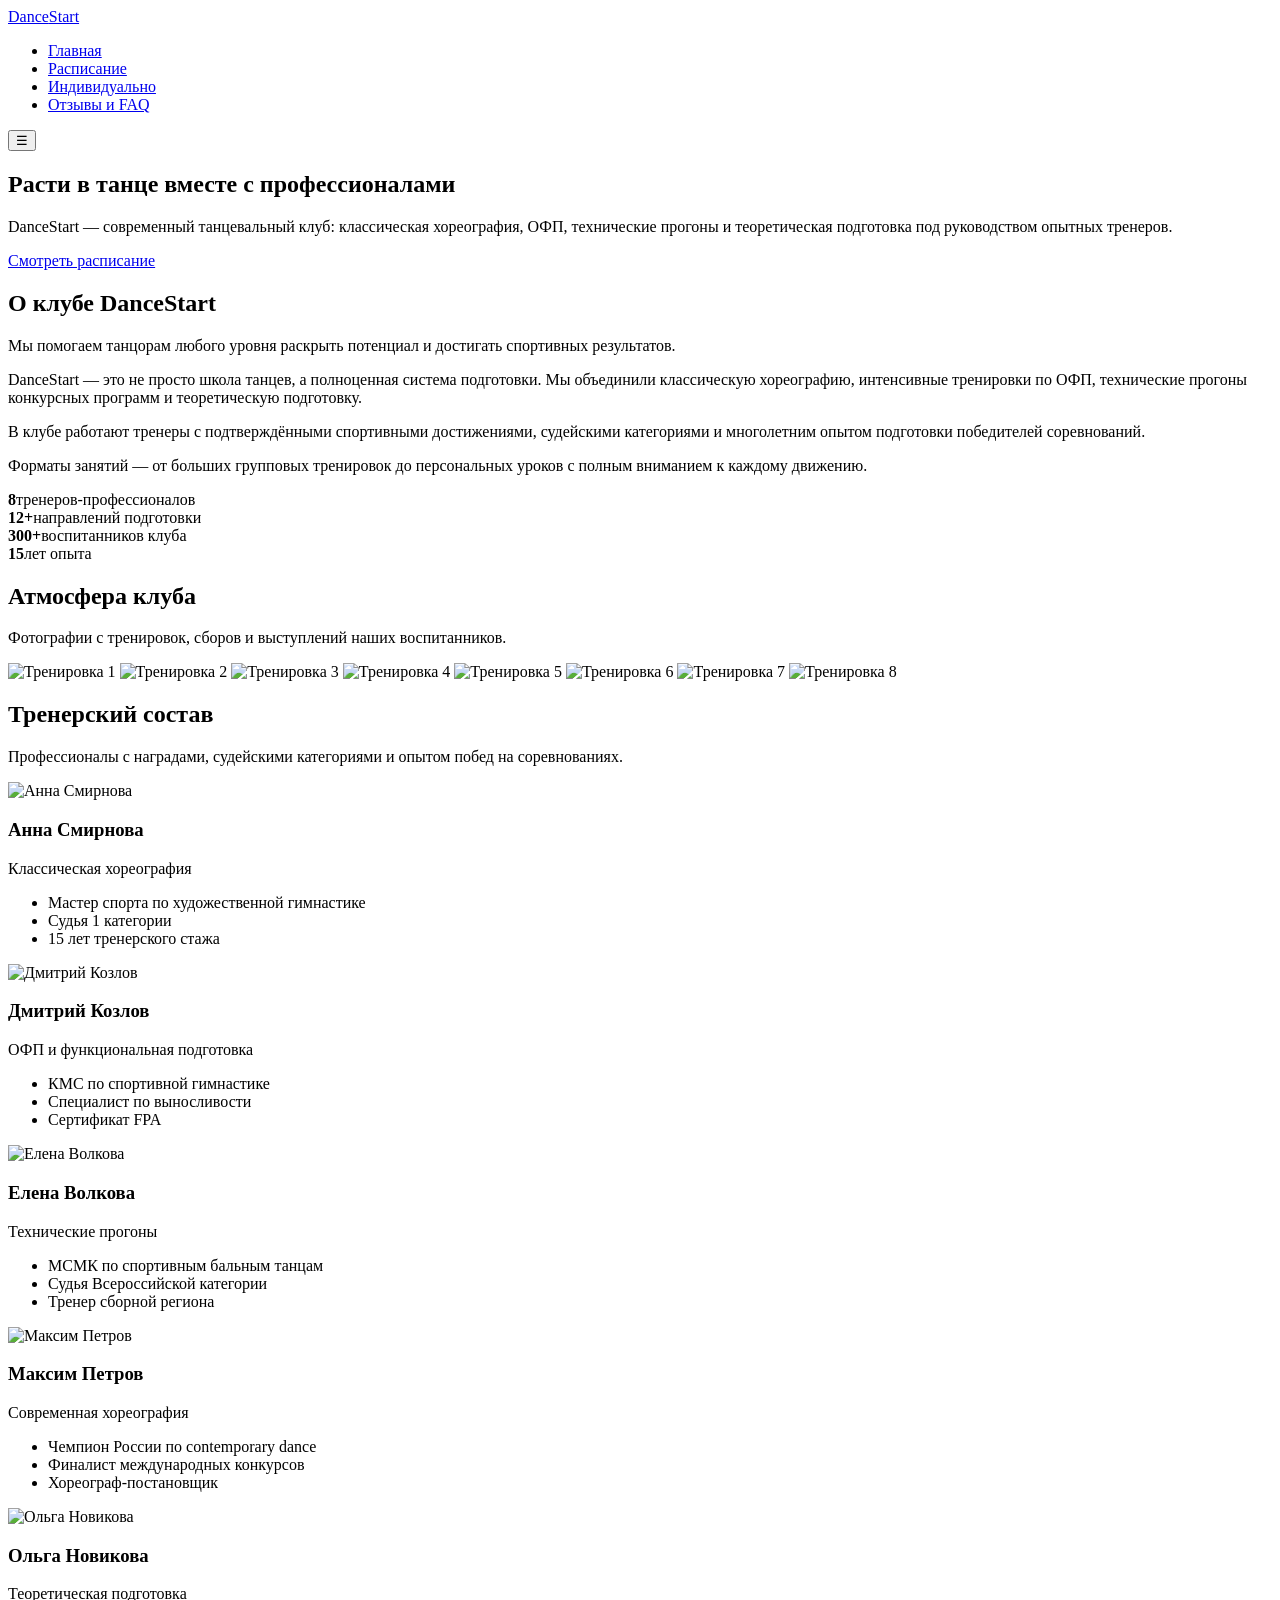
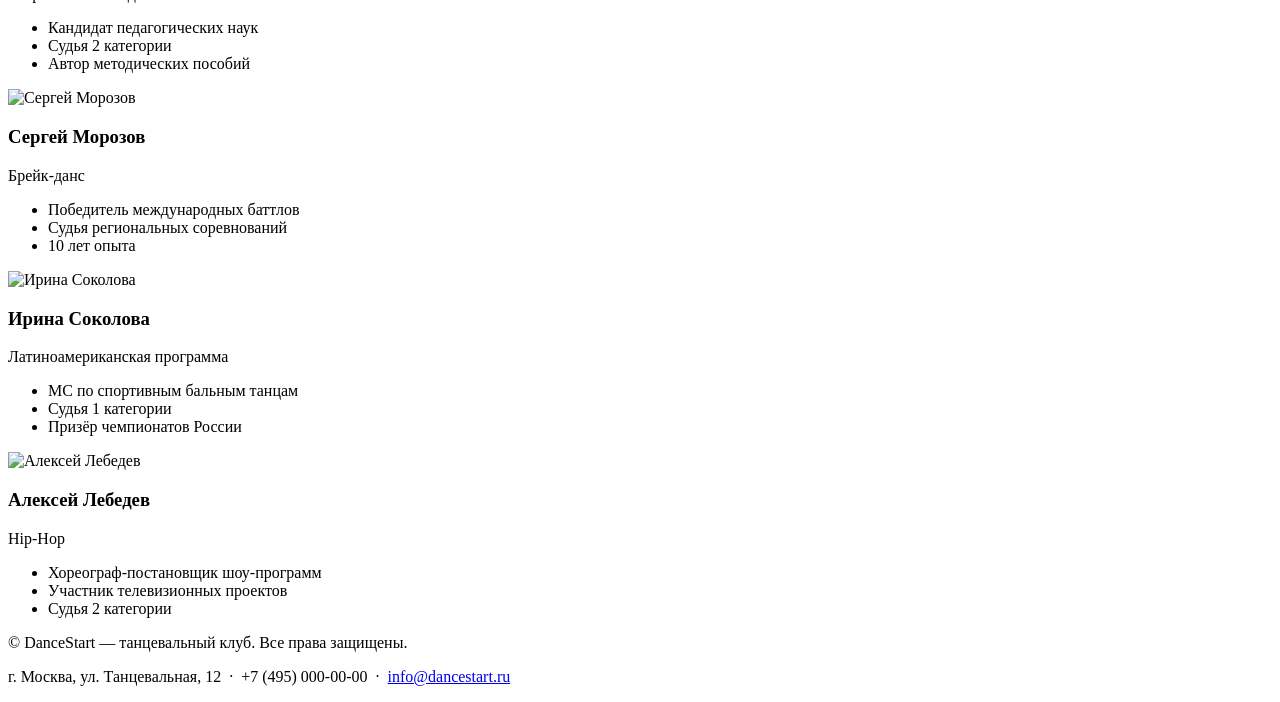
==== html/index.html @ a1ede9df "feat: main page with information about club and coaches" ====
<!DOCTYPE html>
<html lang="ru">
<head>
  <meta charset="UTF-8">
  <meta name="viewport" content="width=device-width, initial-scale=1.0">
  <title>DanceStart</title>
  <link rel="stylesheet" href="css/style.css">
</head>
<body>

  <header class="site-header">
    <div class="container nav">
      <a href="index.html" class="logo">Dance<span>Start</span></a>
      <ul class="nav-links">
        <li><a href="index.html" class="active">Главная</a></li>
        <li><a href="schedule.html">Расписание</a></li>
        <li><a href="booking.html">Индивидуально</a></li>
        <li><a href="reviews.html">Отзывы и FAQ</a></li>
      </ul>
      <button class="burger" aria-label="Меню">&#9776;</button>
    </div>
  </header>

  <section class="hero">
    <h1>Расти в танце вместе с профессионалами</h1>
    <p>DanceStart — современный танцевальный клуб: классическая хореография, ОФП, технические прогоны и теоретическая подготовка под руководством опытных тренеров.</p>
    <a href="schedule.html" class="btn btn-outline">Смотреть расписание</a>
  </section>

  <section class="section" id="about">
    <div class="container">
      <h2 class="section-title">О клубе DanceStart</h2>
      <p class="section-subtitle">Мы помогаем танцорам любого уровня раскрыть потенциал и достигать спортивных результатов.</p>

      <div class="about-grid">
        <div>
          <p>DanceStart — это не просто школа танцев, а полноценная система подготовки. Мы объединили классическую хореографию, интенсивные тренировки по ОФП, технические прогоны конкурсных программ и теоретическую подготовку.</p>
          <p>В клубе работают тренеры с подтверждёнными спортивными достижениями, судейскими категориями и многолетним опытом подготовки победителей соревнований.</p>
          <p>Форматы занятий — от больших групповых тренировок до персональных уроков с полным вниманием к каждому движению.</p>
        </div>
        <div class="stats">
          <div class="stat"><b>8</b><span>тренеров-профессионалов</span></div>
          <div class="stat"><b>12+</b><span>направлений подготовки</span></div>
          <div class="stat"><b>300+</b><span>воспитанников клуба</span></div>
          <div class="stat"><b>15</b><span>лет опыта</span></div>
        </div>
      </div>
    </div>
  </section>

  <section class="section" style="background:#fff;" id="gallery">
    <div class="container">
      <h2 class="section-title">Атмосфера клуба</h2>
      <p class="section-subtitle">Фотографии с тренировок, сборов и выступлений наших воспитанников.</p>
      <div class="gallery">
        <img src="https://picsum.photos/id/1011/600/400" alt="Тренировка 1">
        <img src="https://picsum.photos/id/1012/600/400" alt="Тренировка 2">
        <img src="https://picsum.photos/id/1013/600/400" alt="Тренировка 3">
        <img src="https://picsum.photos/id/1014/600/400" alt="Тренировка 4">
        <img src="https://picsum.photos/id/1015/600/400" alt="Тренировка 5">
        <img src="https://picsum.photos/id/1016/600/400" alt="Тренировка 6">
        <img src="https://picsum.photos/id/1017/600/400" alt="Тренировка 7">
        <img src="https://picsum.photos/id/1018/600/400" alt="Тренировка 8">
      </div>
    </div>
  </section>

  <section class="section" id="trainers">
    <div class="container">
      <h2 class="section-title">Тренерский состав</h2>
      <p class="section-subtitle">Профессионалы с наградами, судейскими категориями и опытом побед на соревнованиях.</p>

      <div class="trainers-grid">

        <article class="trainer-card">
          <img class="trainer-photo" src="https://i.pravatar.cc/400?img=47" alt="Анна Смирнова">
          <div class="trainer-info">
            <h3 class="trainer-name">Анна Смирнова</h3>
            <p class="trainer-direction">Классическая хореография</p>
            <ul class="trainer-achievements">
              <li>Мастер спорта по художественной гимнастике</li>
              <li>Судья 1 категории</li>
              <li>15 лет тренерского стажа</li>
            </ul>
          </div>
        </article>

        <article class="trainer-card">
          <img class="trainer-photo" src="https://i.pravatar.cc/400?img=12" alt="Дмитрий Козлов">
          <div class="trainer-info">
            <h3 class="trainer-name">Дмитрий Козлов</h3>
            <p class="trainer-direction">ОФП и функциональная подготовка</p>
            <ul class="trainer-achievements">
              <li>КМС по спортивной гимнастике</li>
              <li>Специалист по выносливости</li>
              <li>Сертификат FPA</li>
            </ul>
          </div>
        </article>

        <article class="trainer-card">
          <img class="trainer-photo" src="https://i.pravatar.cc/400?img=32" alt="Елена Волкова">
          <div class="trainer-info">
            <h3 class="trainer-name">Елена Волкова</h3>
            <p class="trainer-direction">Технические прогоны</p>
            <ul class="trainer-achievements">
              <li>МСМК по спортивным бальным танцам</li>
              <li>Судья Всероссийской категории</li>
              <li>Тренер сборной региона</li>
            </ul>
          </div>
        </article>

        <article class="trainer-card">
          <img class="trainer-photo" src="https://i.pravatar.cc/400?img=13" alt="Максим Петров">
          <div class="trainer-info">
            <h3 class="trainer-name">Максим Петров</h3>
            <p class="trainer-direction">Современная хореография</p>
            <ul class="trainer-achievements">
              <li>Чемпион России по contemporary dance</li>
              <li>Финалист международных конкурсов</li>
              <li>Хореограф-постановщик</li>
            </ul>
          </div>
        </article>

        <article class="trainer-card">
          <img class="trainer-photo" src="https://i.pravatar.cc/400?img=45" alt="Ольга Новикова">
          <div class="trainer-info">
            <h3 class="trainer-name">Ольга Новикова</h3>
            <p class="trainer-direction">Теоретическая подготовка</p>
            <ul class="trainer-achievements">
              <li>Кандидат педагогических наук</li>
              <li>Судья 2 категории</li>
              <li>Автор методических пособий</li>
            </ul>
          </div>
        </article>

        <article class="trainer-card">
          <img class="trainer-photo" src="https://i.pravatar.cc/400?img=59" alt="Сергей Морозов">
          <div class="trainer-info">
            <h3 class="trainer-name">Сергей Морозов</h3>
            <p class="trainer-direction">Брейк-данс</p>
            <ul class="trainer-achievements">
              <li>Победитель международных баттлов</li>
              <li>Судья региональных соревнований</li>
              <li>10 лет опыта</li>
            </ul>
          </div>
        </article>

        <article class="trainer-card">
          <img class="trainer-photo" src="https://i.pravatar.cc/400?img=48" alt="Ирина Соколова">
          <div class="trainer-info">
            <h3 class="trainer-name">Ирина Соколова</h3>
            <p class="trainer-direction">Латиноамериканская программа</p>
            <ul class="trainer-achievements">
              <li>МС по спортивным бальным танцам</li>
              <li>Судья 1 категории</li>
              <li>Призёр чемпионатов России</li>
            </ul>
          </div>
        </article>

        <article class="trainer-card">
          <img class="trainer-photo" src="https://i.pravatar.cc/400?img=15" alt="Алексей Лебедев">
          <div class="trainer-info">
            <h3 class="trainer-name">Алексей Лебедев</h3>
            <p class="trainer-direction">Hip-Hop</p>
            <ul class="trainer-achievements">
              <li>Хореограф-постановщик шоу-программ</li>
              <li>Участник телевизионных проектов</li>
              <li>Судья 2 категории</li>
            </ul>
          </div>
        </article>

      </div>
    </div>
  </section>

  <footer class="site-footer">
    <div class="container">
      <p>&copy; <span id="year"></span> DanceStart — танцевальный клуб. Все права защищены.</p>
      <p>г. Москва, ул. Танцевальная, 12 &nbsp;·&nbsp; +7 (495) 000-00-00 &nbsp;·&nbsp; <a href="mailto:info@dancestart.ru">info@dancestart.ru</a></p>
    </div>
  </footer>

  <script src="js/main.js"></script>
</body>
</html>
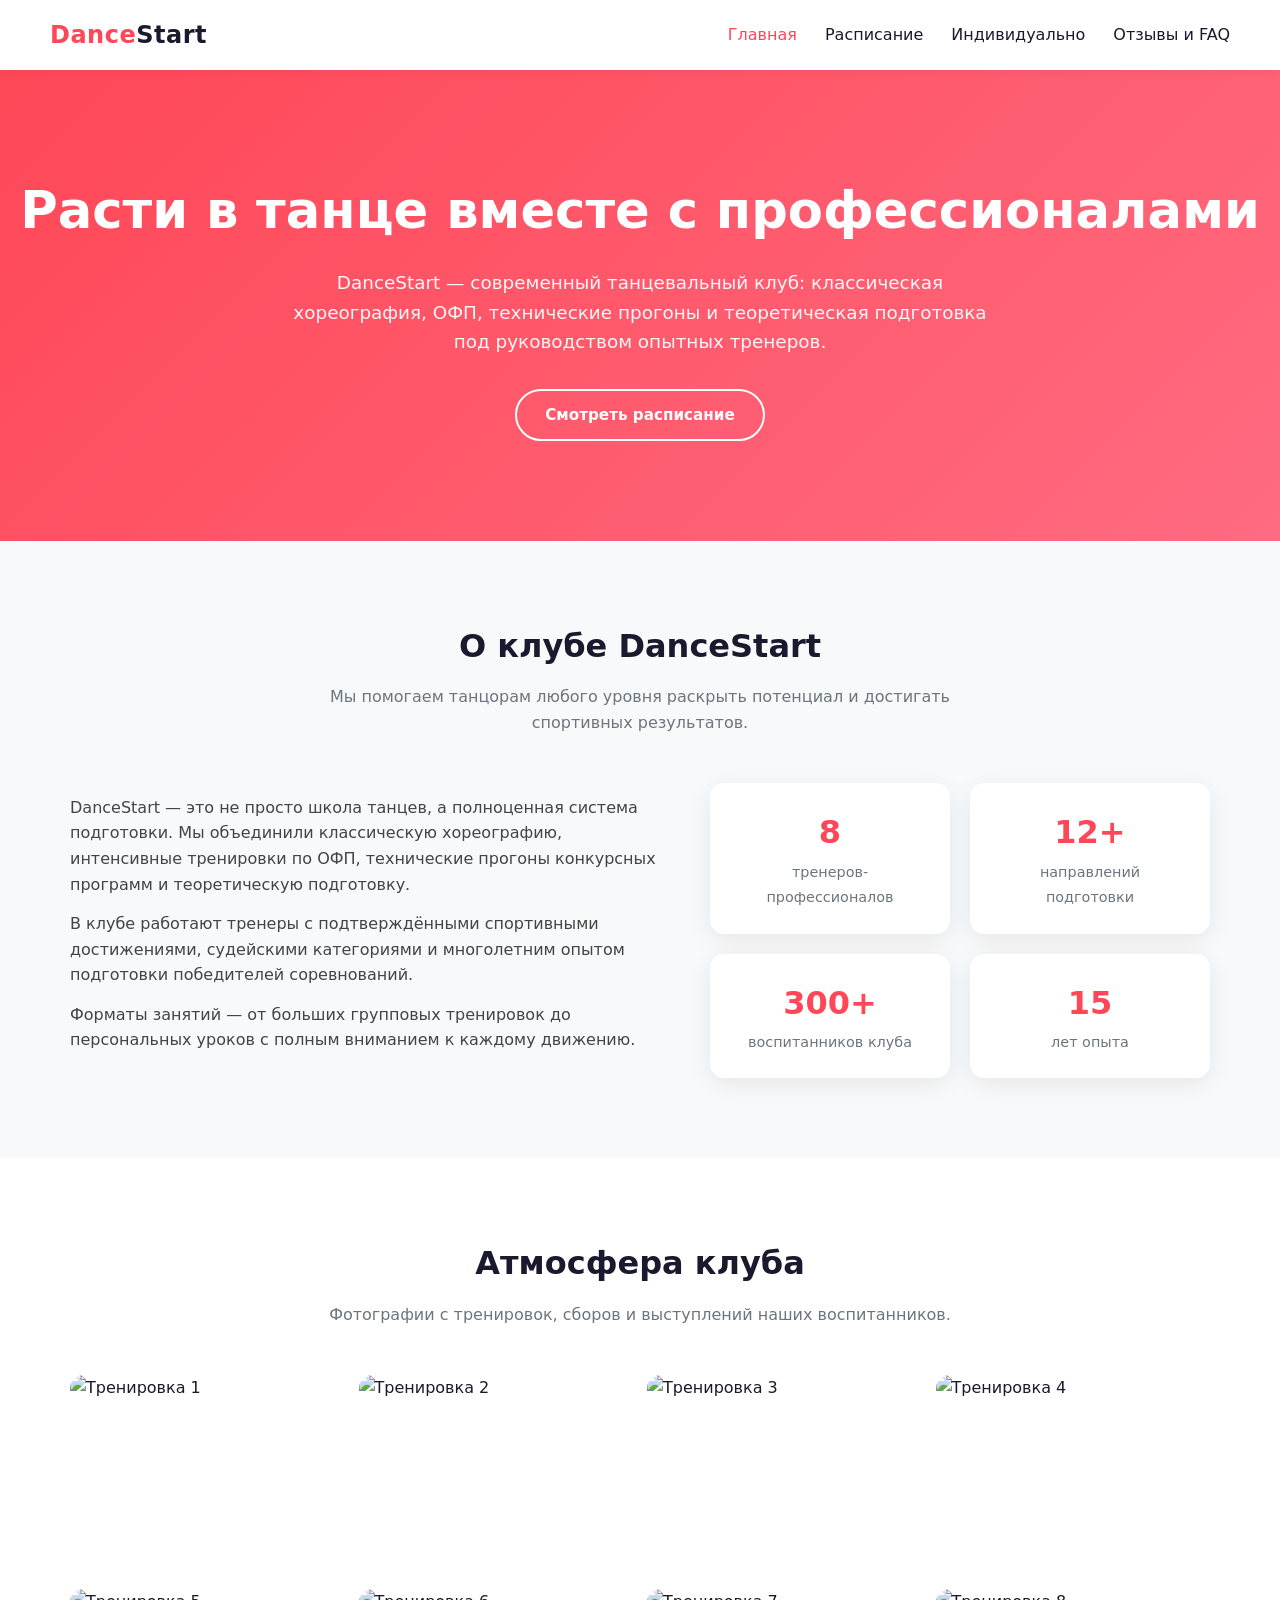
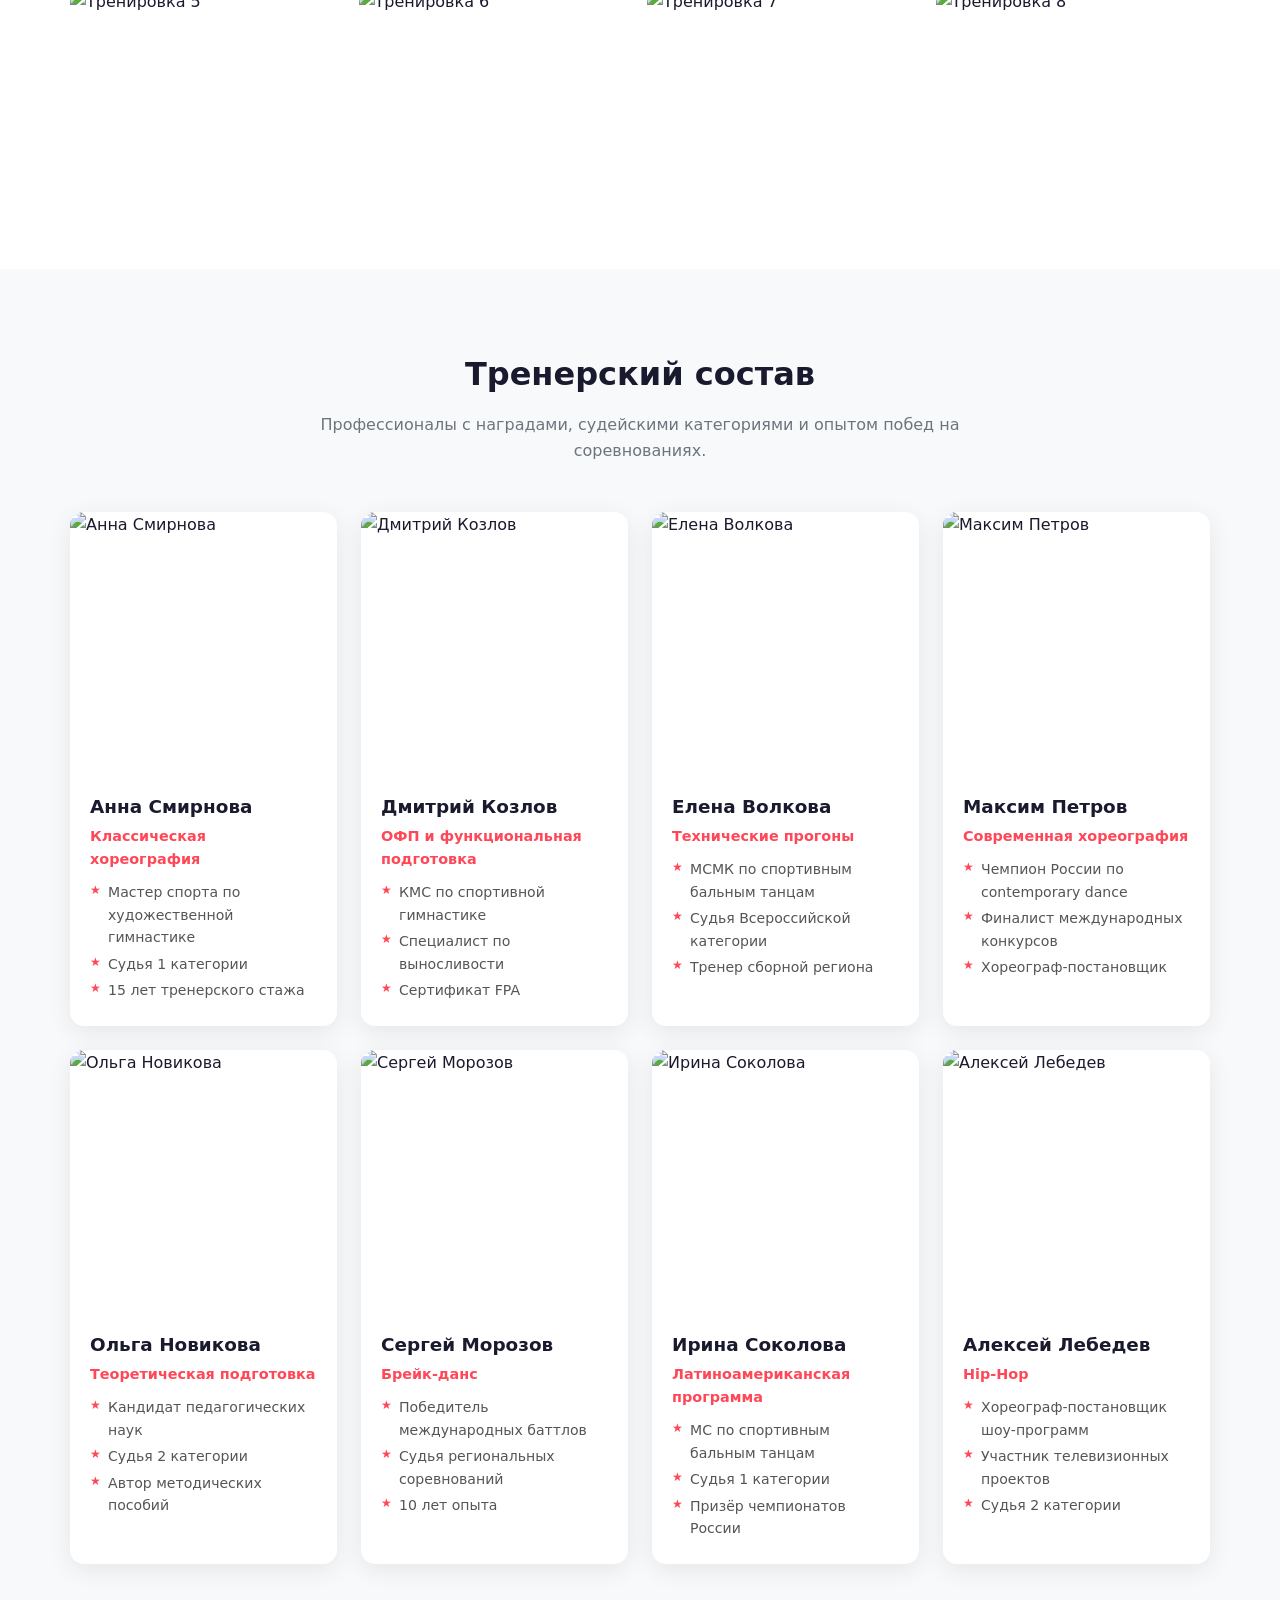
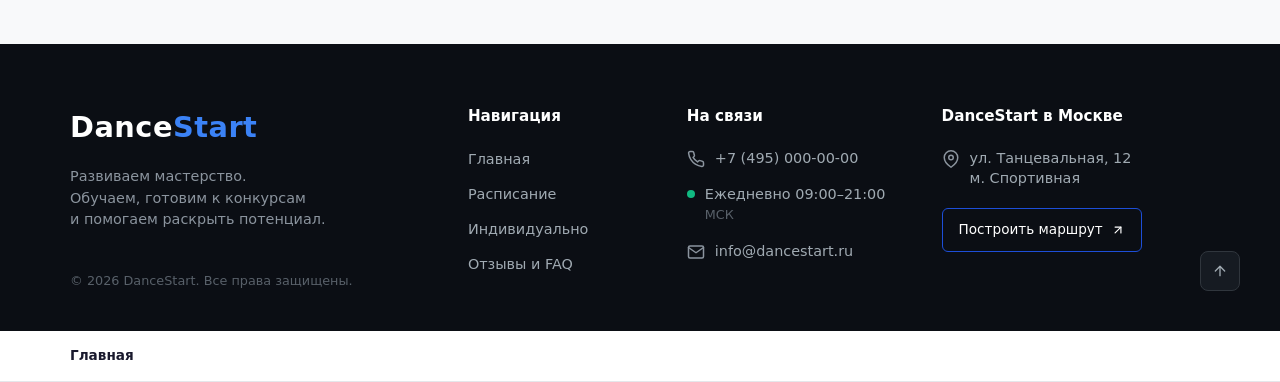
==== commit aad5b095: "Исправление структуры проекта: перенос файлов в корень" ====
--- a/html/index.html
+++ b/html/index.html
@@ -4,7 +4,8 @@
   <meta charset="UTF-8">
   <meta name="viewport" content="width=device-width, initial-scale=1.0">
   <title>DanceStart</title>
-  <link rel="stylesheet" href="css/style.css">
+  <link rel="stylesheet" href="../css/style.css">
+  <script src="../../js/main.js" defer></script>
 </head>
 <body>
 
@@ -182,10 +183,80 @@
 
   <footer class="site-footer">
     <div class="container">
-      <p>&copy; <span id="year"></span> DanceStart — танцевальный клуб. Все права защищены.</p>
-      <p>г. Москва, ул. Танцевальная, 12 &nbsp;·&nbsp; +7 (495) 000-00-00 &nbsp;·&nbsp; <a href="mailto:info@dancestart.ru">info@dancestart.ru</a></p>
-    </div>
+      <div class="footer-grid">
+        
+        <div class="footer-brand">
+          <a href="index.html" class="footer-logo">Dance<span>Start</span></a>
+          <p class="footer-desc">
+            Развиваем мастерство.<br>
+            Обучаем, готовим к конкурсам<br>
+            и помогаем раскрыть потенциал.
+          </p>
+          <p class="footer-copyright">
+            © <span id="year"></span> DanceStart. Все права защищены.
+          </p>
+        </div>
+
+        <div>
+          <h4 class="footer-title">Навигация</h4>
+          <ul class="footer-links">
+            <li><a href="index.html">Главная</a></li>
+            <li><a href="schedule.html">Расписание</a></li>
+            <li><a href="booking.html">Индивидуально</a></li>
+            <li><a href="reviews.html">Отзывы и FAQ</a></li>
+          </ul>
+        </div>
+
+        <div>
+          <h4 class="footer-title">На связи</h4>
+          <ul class="footer-contacts">
+            <li>
+              <svg class="footer-icon" viewBox="0 0 24 24"><path d="M22 16.92v3a2 2 0 0 1-2.18 2 19.79 19.79 0 0 1-8.63-3.07 19.5 19.5 0 0 1-6-6 19.79 19.79 0 0 1-3.07-8.67A2 2 0 0 1 4.11 2h3a2 2 0 0 1 2 1.72 12.84 12.84 0 0 0 .7 2.81 2 2 0 0 1-.45 2.11L8.09 9.91a16 16 0 0 0 6 6l1.27-1.27a2 2 0 0 1 2.11-.45 12.84 12.84 0 0 0 2.81.7A2 2 0 0 1 22 16.92z"></path></svg>
+              <a href="tel:+74950000000">+7 (495) 000-00-00</a>
+            </li>
+            <li>
+              <span class="status-dot"></span>
+              <div>
+                Ежедневно 09:00–21:00<br>
+                <span class="contact-subtext">МСК</span>
+              </div>
+            </li>
+            <li>
+              <svg class="footer-icon" viewBox="0 0 24 24"><path d="M4 4h16c1.1 0 2 .9 2 2v12c0 1.1-.9 2-2 2H4c-1.1 0-2-.9-2-2V6c0-1.1.9-2 2-2z"></path><polyline points="22,6 12,13 2,6"></polyline></svg>
+              <a href="mailto:info@dancestart.ru">info@dancestart.ru</a>
+            </li>
+          </ul>
+        </div>
+
+        <div>
+          <h4 class="footer-title">DanceStart в Москве</h4>
+          <div class="footer-address">
+            <svg class="footer-icon" viewBox="0 0 24 24"><path d="M21 10c0 7-9 13-9 13s-9-6-9-13a9 9 0 0 1 18 0z"></path><circle cx="12" cy="10" r="3"></circle></svg>
+            <span>ул. Танцевальная, 12<br>м. Спортивная</span>
+          </div>
+          <a href="https://yandex.ru/maps/?text=Москва,%20ул.%20Танцевальная,%2012" target="_blank" class="btn-route">
+            Построить маршрут
+            <svg viewBox="0 0 24 24"><line x1="7" y1="17" x2="17" y2="7"></line><polyline points="7 7 17 7 17 17"></polyline></svg>
+          </a>
+        </div>
+
+      </div>
+    </div>
+
+    <button class="scroll-top" id="scrollTop" aria-label="Наверх">
+      <svg viewBox="0 0 24 24" width="16" height="16" fill="none" stroke="currentColor" stroke-width="2" stroke-linecap="round" stroke-linejoin="round"><line x1="12" y1="19" x2="12" y2="5"></line><polyline points="5 12 12 5 19 12"></polyline></svg>
+    </button>
   </footer>
+    
+  <div class="breadcrumbs-wrap">
+    <div class="container">
+      <nav class="breadcrumbs" aria-label="breadcrumb">
+        <ol>
+          <li><span aria-current="page">Главная</span></li>
+        </ol>
+      </nav>
+    </div>
+  </div>
 
   <script src="js/main.js"></script>
 </body>
--- a/css/style.css
+++ b/css/style.css
@@ -0,0 +1,657 @@
+:root {
+  --primary: #ff4757;
+  --primary-dark: #e63946;
+  --dark: #1a1a2e;
+  --muted: #6c757d;
+  --light: #f8f9fa;
+  --white: #ffffff;
+  --border: #e5e7eb;
+  --radius: 14px;
+  --shadow: 0 6px 24px rgba(0, 0, 0, 0.08);
+}
+
+* { margin: 0; padding: 0; box-sizing: border-box; }
+
+html { scroll-behavior: smooth; }
+
+body {
+  font-family: 'Segoe UI', system-ui, -apple-system, sans-serif;
+  color: var(--dark);
+  background: var(--light);
+  line-height: 1.6;
+}
+
+img { display: block; max-width: 100%; }
+
+.container {
+  width: 100%;
+  max-width: 1180px;
+  margin: 0 auto;
+  padding: 0 20px;
+}
+
+/* ============ HEADER ============ */
+.site-header {
+  background: var(--white);
+  box-shadow: 0 2px 10px rgba(0, 0, 0, 0.05);
+  position: sticky;
+  top: 0;
+  z-index: 90;
+}
+
+.nav {
+  display: flex;
+  align-items: center;
+  justify-content: space-between;
+  padding: 16px 0;
+}
+
+.logo {
+  font-size: 1.5rem;
+  font-weight: 800;
+  color: var(--primary);
+  text-decoration: none;
+  letter-spacing: 0.5px;
+}
+.logo span { color: var(--dark); }
+
+.nav-links {
+  display: flex;
+  gap: 28px;
+  list-style: none;
+}
+
+.nav-links a {
+  text-decoration: none;
+  color: var(--dark);
+  font-weight: 500;
+  transition: color 0.2s;
+}
+.nav-links a:hover,
+.nav-links a.active { color: var(--primary); }
+
+.burger {
+  display: none;
+  background: none;
+  border: none;
+  font-size: 1.8rem;
+  cursor: pointer;
+  color: var(--dark);
+}
+
+/* ============ HERO ============ */
+.hero {
+  background: linear-gradient(135deg, #ff4757 0%, #ff6b81 100%);
+  color: var(--white);
+  text-align: center;
+  padding: 100px 20px;
+}
+.hero h1 { font-size: clamp(2rem, 5vw, 3.2rem); margin-bottom: 16px; }
+.hero p  { font-size: 1.15rem; max-width: 720px; margin: 0 auto 32px; opacity: 0.95; }
+
+/* ============ КНОПКИ ============ */
+.btn {
+  display: inline-block;
+  padding: 12px 28px;
+  border-radius: 50px;
+  font-weight: 600;
+  font-size: 0.95rem;
+  cursor: pointer;
+  text-decoration: none;
+  border: none;
+  transition: transform 0.15s, background 0.2s, color 0.2s;
+}
+.btn:hover { transform: translateY(-2px); }
+
+.btn-primary { background: var(--dark); color: var(--white); }
+.btn-primary:hover { background: #0f0f1e; }
+
+.btn-outline {
+  background: transparent;
+  color: var(--white);
+  border: 2px solid var(--white);
+}
+.btn-outline:hover { background: var(--white); color: var(--primary); }
+
+.btn-coral { background: var(--primary); color: var(--white); }
+.btn-coral:hover { background: var(--primary-dark); }
+
+/* ============ СЕКЦИИ ============ */
+.section { padding: 80px 0; }
+.section-title {
+  font-size: 2rem;
+  text-align: center;
+  margin-bottom: 12px;
+}
+.section-subtitle {
+  text-align: center;
+  color: var(--muted);
+  max-width: 700px;
+  margin: 0 auto 48px;
+}
+
+/* ============ О КЛУБЕ ============ */
+.about-grid {
+  display: grid;
+  grid-template-columns: 1.2fr 1fr;
+  gap: 40px;
+  align-items: center;
+}
+.about-grid p { margin-bottom: 14px; color: #444; }
+
+.stats {
+  display: grid;
+  grid-template-columns: repeat(2, 1fr);
+  gap: 20px;
+}
+.stat {
+  background: var(--white);
+  border-radius: var(--radius);
+  padding: 24px;
+  text-align: center;
+  box-shadow: var(--shadow);
+}
+.stat b { display: block; font-size: 2rem; color: var(--primary); }
+.stat span { color: var(--muted); font-size: 0.9rem; }
+
+/* ============ ФОТОГАЛЕРЕЯ ============ */
+.gallery {
+  display: grid;
+  grid-template-columns: repeat(auto-fill, minmax(220px, 1fr));
+  gap: 14px;
+}
+.gallery img {
+  width: 100%;
+  height: 200px;
+  object-fit: cover;
+  border-radius: var(--radius);
+  transition: transform 0.3s;
+}
+.gallery img:hover { transform: scale(1.03); }
+
+/* ============ ТРЕНЕРЫ ============ */
+.trainers-grid {
+  display: grid;
+  grid-template-columns: repeat(auto-fill, minmax(260px, 1fr));
+  gap: 24px;
+}
+.trainer-card {
+  background: var(--white);
+  border-radius: var(--radius);
+  box-shadow: var(--shadow);
+  overflow: hidden;
+  display: flex;
+  flex-direction: column;
+}
+.trainer-photo {
+  width: 100%;
+  height: 260px;
+  object-fit: cover;
+}
+.trainer-info { padding: 20px; flex: 1; }
+.trainer-name { font-size: 1.15rem; margin-bottom: 4px; }
+.trainer-direction {
+  color: var(--primary);
+  font-weight: 600;
+  font-size: 0.9rem;
+  margin-bottom: 10px;
+}
+.trainer-achievements {
+  font-size: 0.88rem;
+  color: #555;
+  list-style: none;
+}
+.trainer-achievements li {
+  padding-left: 18px;
+  position: relative;
+  margin-bottom: 4px;
+}
+.trainer-achievements li::before {
+  content: "★";
+  position: absolute;
+  left: 0;
+  color: var(--primary);
+  font-size: 0.75rem;
+}
+
+/* ============ РАСПИСАНИЕ ============ */
+.filters {
+  display: grid;
+  grid-template-columns: repeat(auto-fill, minmax(200px, 1fr));
+  gap: 16px;
+  background: var(--white);
+  padding: 24px;
+  border-radius: var(--radius);
+  box-shadow: var(--shadow);
+  margin-bottom: 32px;
+}
+.filter { display: flex; flex-direction: column; gap: 6px; }
+.filter label { font-size: 0.85rem; font-weight: 600; color: var(--muted); }
+.filter select {
+  padding: 10px 12px;
+  border: 1px solid var(--border);
+  border-radius: 8px;
+  font-size: 0.95rem;
+  background: var(--light);
+  cursor: pointer;
+}
+.filter select:focus { outline: 2px solid var(--primary); }
+
+.table-wrap {
+  background: var(--white);
+  border-radius: var(--radius);
+  box-shadow: var(--shadow);
+  overflow-x: auto;
+}
+.schedule-table {
+  width: 100%;
+  border-collapse: collapse;
+  min-width: 680px;
+}
+.schedule-table th,
+.schedule-table td {
+  padding: 14px 18px;
+  text-align: left;
+  border-bottom: 1px solid var(--border);
+}
+.schedule-table th {
+  background: #fff5f6;
+  font-size: 0.85rem;
+  text-transform: uppercase;
+  letter-spacing: 0.5px;
+  color: var(--primary-dark);
+}
+.schedule-table tr:last-child td { border-bottom: none; }
+.schedule-table tbody tr:hover { background: #fffafb; }
+.empty { text-align: center; color: var(--muted); padding: 32px; }
+
+/* ============ BOOKING ============ */
+.booking-hint {
+  text-align: center;
+  color: var(--muted);
+  margin-bottom: 32px;
+}
+.trainer-card.bookable { cursor: pointer; transition: transform 0.2s; }
+.trainer-card.bookable:hover { transform: translateY(-4px); }
+.trainer-card.bookable .trainer-info { padding-bottom: 8px; }
+.trainer-card .book-btn {
+  margin: 0 20px 20px;
+  width: calc(100% - 40px);
+  text-align: center;
+}
+
+/* ============ МОДАЛКА ============ */
+.modal {
+  position: fixed;
+  inset: 0;
+  display: none;
+  align-items: center;
+  justify-content: center;
+  z-index: 200;
+  padding: 20px;
+}
+.modal.open { display: flex; }
+.modal-overlay {
+  position: absolute;
+  inset: 0;
+  background: rgba(0, 0, 0, 0.55);
+}
+.modal-content {
+  position: relative;
+  background: var(--white);
+  border-radius: var(--radius);
+  padding: 32px;
+  width: 100%;
+  max-width: 480px;
+  max-height: 90vh;
+  overflow-y: auto;
+  box-shadow: 0 20px 60px rgba(0, 0, 0, 0.3);
+  animation: modalIn 0.25s ease;
+}
+@keyframes modalIn {
+  from { transform: translateY(20px); opacity: 0; }
+  to   { transform: translateY(0);    opacity: 1; }
+}
+.modal-close {
+  position: absolute;
+  top: 14px;
+  right: 16px;
+  background: none;
+  border: none;
+  font-size: 1.8rem;
+  line-height: 1;
+  cursor: pointer;
+  color: var(--muted);
+}
+.modal-close:hover { color: var(--dark); }
+.modal-content h2 { margin-bottom: 6px; font-size: 1.3rem; }
+.modal-trainer {
+  color: var(--muted);
+  margin-bottom: 22px;
+  font-size: 0.95rem;
+}
+.modal-trainer strong { color: var(--primary); }
+
+#booking-form { display: flex; flex-direction: column; gap: 14px; }
+#booking-form label {
+  display: flex;
+  flex-direction: column;
+  gap: 6px;
+  font-size: 0.85rem;
+  font-weight: 600;
+  color: var(--muted);
+}
+#booking-form input,
+#booking-form select {
+  padding: 11px 12px;
+  border: 1px solid var(--border);
+  border-radius: 8px;
+  font-size: 0.95rem;
+  background: var(--light);
+  color: var(--dark);
+  font-family: inherit;
+}
+#booking-form input:focus,
+#booking-form select:focus { outline: 2px solid var(--primary); }
+
+.form-message {
+  text-align: center;
+  font-size: 0.9rem;
+  min-height: 1.2em;
+}
+.form-message.success { color: #2a9d8f; font-weight: 600; }
+.form-message.error   { color: var(--primary-dark); }
+
+/* ============ ОТЗЫВЫ И FAQ ============ */
+.reviews-grid {
+  display: grid;
+  grid-template-columns: repeat(auto-fill, minmax(300px, 1fr));
+  gap: 24px;
+  margin-bottom: 60px;
+}
+.review-card {
+  background: var(--white);
+  border-radius: var(--radius);
+  padding: 24px;
+  box-shadow: var(--shadow);
+}
+.review-header {
+  display: flex;
+  justify-content: space-between;
+  align-items: center;
+  margin-bottom: 12px;
+}
+.review-author { font-weight: 700; }
+.review-stars { color: #ffb400; letter-spacing: 2px; }
+.review-text { color: #444; font-size: 0.95rem; }
+
+.faq-title { text-align: center; margin-bottom: 32px; font-size: 1.6rem; }
+.faq-list { max-width: 800px; margin: 0 auto; }
+.faq-item {
+  background: var(--white);
+  border-radius: var(--radius);
+  margin-bottom: 12px;
+  box-shadow: var(--shadow);
+  overflow: hidden;
+}
+.faq-question {
+  width: 100%;
+  text-align: left;
+  padding: 18px 22px;
+  background: none;
+  border: none;
+  font-size: 1rem;
+  font-weight: 600;
+  cursor: pointer;
+  display: flex;
+  justify-content: space-between;
+  align-items: center;
+  color: var(--dark);
+}
+.faq-question::after {
+  content: "+";
+  font-size: 1.4rem;
+  color: var(--primary);
+  transition: transform 0.2s;
+}
+.faq-item.open .faq-question::after { transform: rotate(45deg); }
+.faq-answer {
+  max-height: 0;
+  overflow: hidden;
+  transition: max-height 0.3s ease, padding 0.3s ease;
+  padding: 0 22px;
+  color: #555;
+  font-size: 0.95rem;
+}
+.faq-item.open .faq-answer {
+  max-height: 300px;
+  padding: 0 22px 20px;
+}
+
+/* ============ ФУТЕР ============ */
+/* ============ ФУТЕР (новый дизайн) ============ */
+.site-footer {
+  background-color: #0b0e14; /* Темный фон, как на скрине */
+  color: #a0aab2;
+  padding: 60px 0 40px;
+  font-size: 0.9rem;
+  position: relative;
+}
+
+.footer-grid {
+  display: grid;
+  grid-template-columns: 2fr 1fr 1.2fr 1.5fr;
+  gap: 40px;
+}
+
+/* Первая колонка (Бренд) */
+.footer-brand {
+  display: flex;
+  flex-direction: column;
+}
+.footer-logo {
+  font-size: 1.8rem;
+  font-weight: 800;
+  color: #ffffff;
+  text-decoration: none;
+  margin-bottom: 16px;
+  letter-spacing: 0.5px;
+}
+.footer-logo span {
+  color: #3b82f6; /* Синяя точка */
+}
+.footer-desc {
+  color: #8b949e;
+  line-height: 1.5;
+  margin-bottom: 40px;
+  max-width: 280px;
+}
+.footer-copyright {
+  color: #586069;
+  font-size: 0.8rem;
+  margin-top: auto;
+}
+
+/* Заголовки колонок */
+.footer-title {
+  color: #ffffff;
+  font-size: 0.95rem;
+  font-weight: 600;
+  margin-bottom: 20px;
+}
+
+/* Списки ссылок и контактов */
+.footer-links, .footer-contacts {
+  list-style: none;
+  padding: 0;
+  margin: 0;
+}
+.footer-links li {
+  margin-bottom: 12px;
+}
+.footer-links a {
+  color: #a0aab2;
+  text-decoration: none;
+  transition: color 0.2s;
+}
+.footer-links a:hover {
+  color: #ffffff;
+}
+
+.footer-contacts li {
+  margin-bottom: 16px;
+  display: flex;
+  gap: 10px;
+  align-items: flex-start;
+  line-height: 1.4;
+}
+.footer-contacts a {
+  color: #a0aab2;
+  text-decoration: none;
+  transition: color 0.2s;
+}
+.footer-contacts a:hover {
+  color: #ffffff;
+}
+
+/* Иконки */
+.footer-icon {
+  width: 18px;
+  height: 18px;
+  fill: none;
+  stroke: #8b949e;
+  stroke-width: 2;
+  stroke-linecap: round;
+  stroke-linejoin: round;
+  flex-shrink: 0;
+  margin-top: 2px;
+}
+
+/* Зеленая точка для графика работы */
+.status-dot {
+  width: 8px;
+  height: 8px;
+  background-color: #10b981;
+  border-radius: 50%;
+  display: inline-block;
+  margin-top: 6px;
+}
+
+.contact-subtext {
+  color: #586069;
+  font-size: 0.8rem;
+}
+
+/* Адрес и кнопка */
+.footer-address {
+  display: flex;
+  gap: 10px;
+  margin-bottom: 20px;
+  line-height: 1.4;
+}
+
+.btn-route {
+  display: inline-flex;
+  align-items: center;
+  gap: 8px;
+  padding: 10px 16px;
+  border: 1px solid #1d4ed8;
+  background: transparent;
+  color: #ffffff;
+  border-radius: 6px;
+  text-decoration: none;
+  font-size: 0.85rem;
+  transition: background 0.2s;
+}
+.btn-route:hover {
+  background: rgba(29, 78, 216, 0.15);
+}
+.btn-route svg {
+  width: 14px;
+  height: 14px;
+  fill: none;
+  stroke: currentColor;
+  stroke-width: 2;
+  stroke-linecap: round;
+  stroke-linejoin: round;
+}
+
+/* Кнопка вверх (как на скрине) */
+.scroll-top {
+  position: absolute;
+  right: 40px;
+  bottom: 40px;
+  width: 40px;
+  height: 40px;
+  border-radius: 8px;
+  background: #161b22;
+  border: 1px solid #30363d;
+  color: #a0aab2;
+  display: flex;
+  align-items: center;
+  justify-content: center;
+  cursor: pointer;
+  transition: all 0.2s;
+}
+.scroll-top:hover {
+  background: #21262d;
+  color: #ffffff;
+}
+
+@media (max-width: 960px) {
+  .footer-grid {
+    grid-template-columns: 1fr 1fr;
+  }
+  .footer-desc { margin-bottom: 20px; }
+}
+@media (max-width: 560px) {
+  .footer-grid {
+    grid-template-columns: 1fr;
+    gap: 30px;
+  }
+  .scroll-top {
+    position: static;
+    margin: 40px auto 0;
+  }
+}
+
+/* ============ ХЛЕБНЫЕ КРОШКИ (BREADCRUMBS) ============ */
+.breadcrumbs-wrap {
+  background: var(--white);
+  border-bottom: 1px solid var(--border);
+}
+.breadcrumbs {
+  padding: 14px 0;
+  font-size: 0.85rem;
+}
+.breadcrumbs ol {
+  list-style: none;
+  display: flex;
+  flex-wrap: wrap;
+  align-items: center;
+  gap: 8px;
+  margin: 0;
+  padding: 0;
+}
+.breadcrumbs li {
+  display: flex;
+  align-items: center;
+  gap: 8px;
+  color: var(--muted);
+}
+.breadcrumbs li:not(:last-child)::after {
+  content: "/";
+  color: #ccc;
+}
+.breadcrumbs a {
+  color: var(--muted);
+  text-decoration: none;
+  transition: color 0.2s;
+}
+.breadcrumbs a:hover {
+  color: var(--primary);
+}
+.breadcrumbs span[aria-current="page"] {
+  color: var(--dark);
+  font-weight: 600;
+}
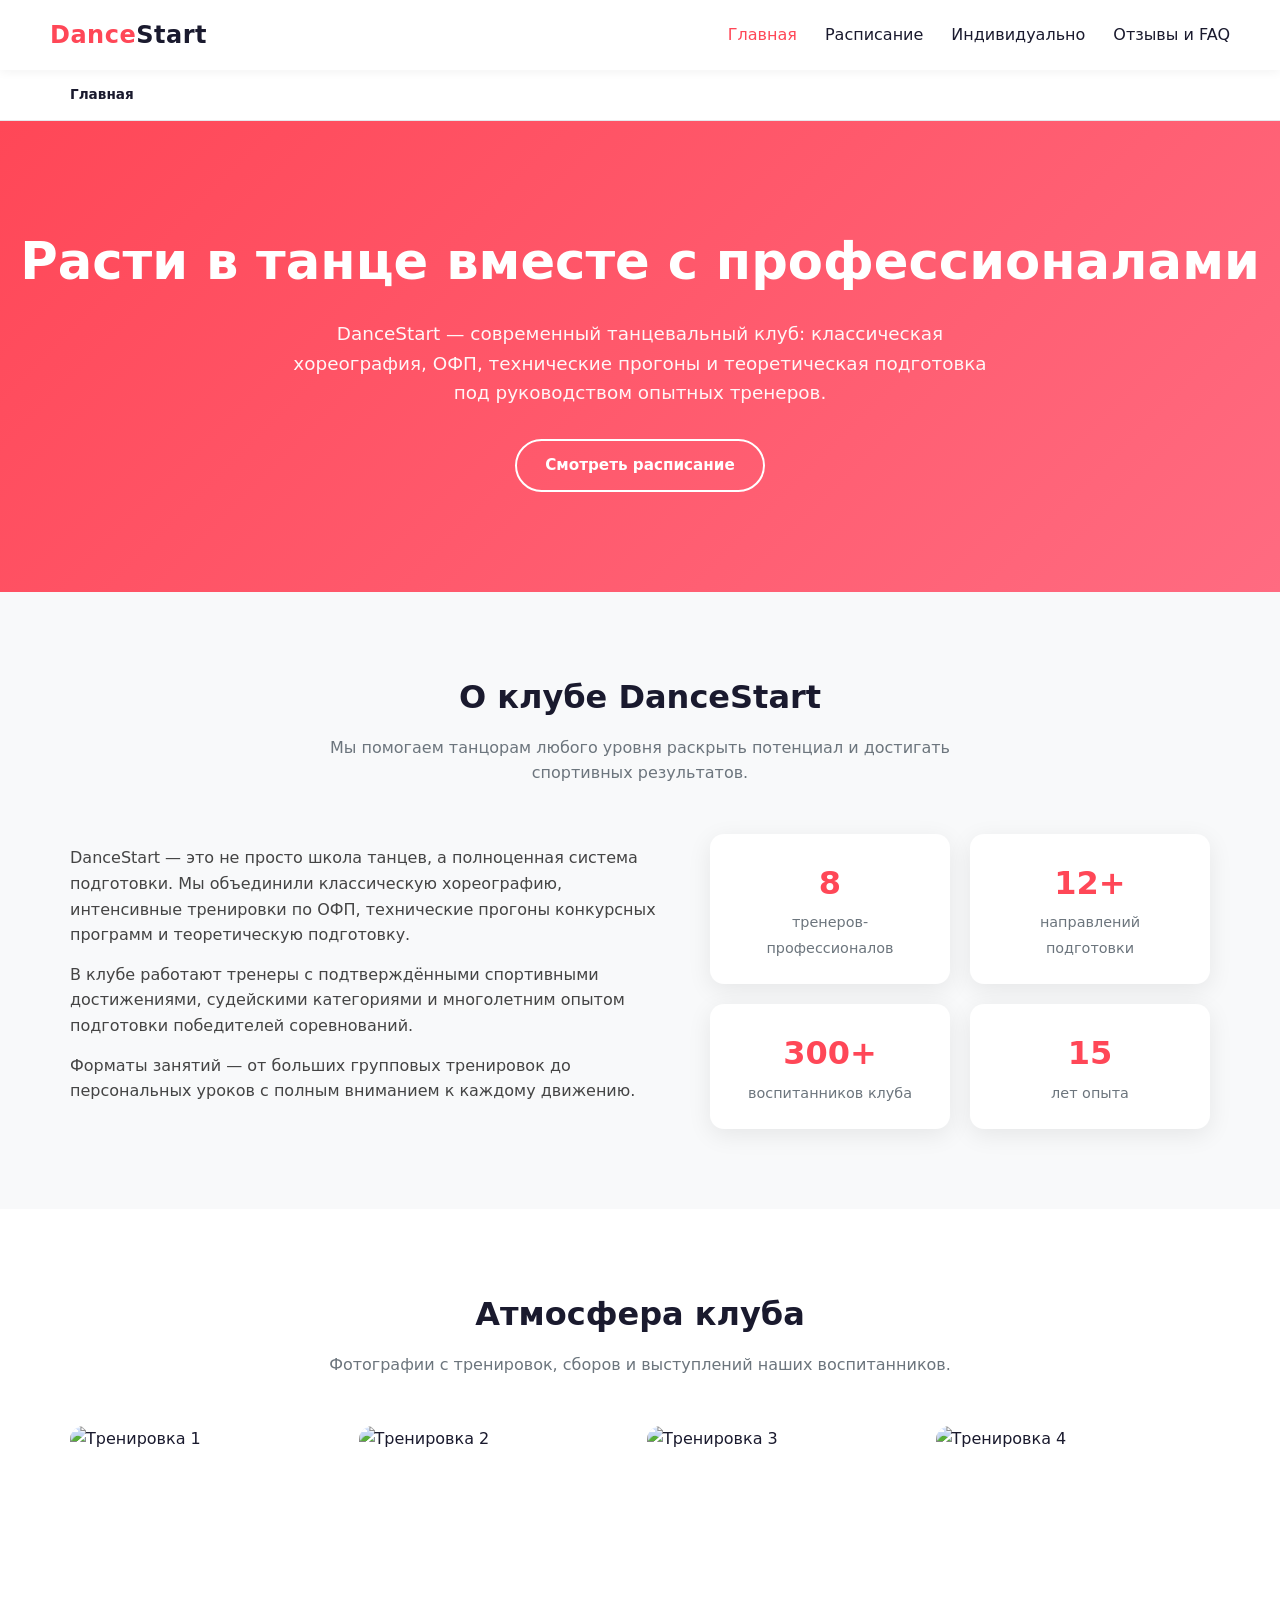
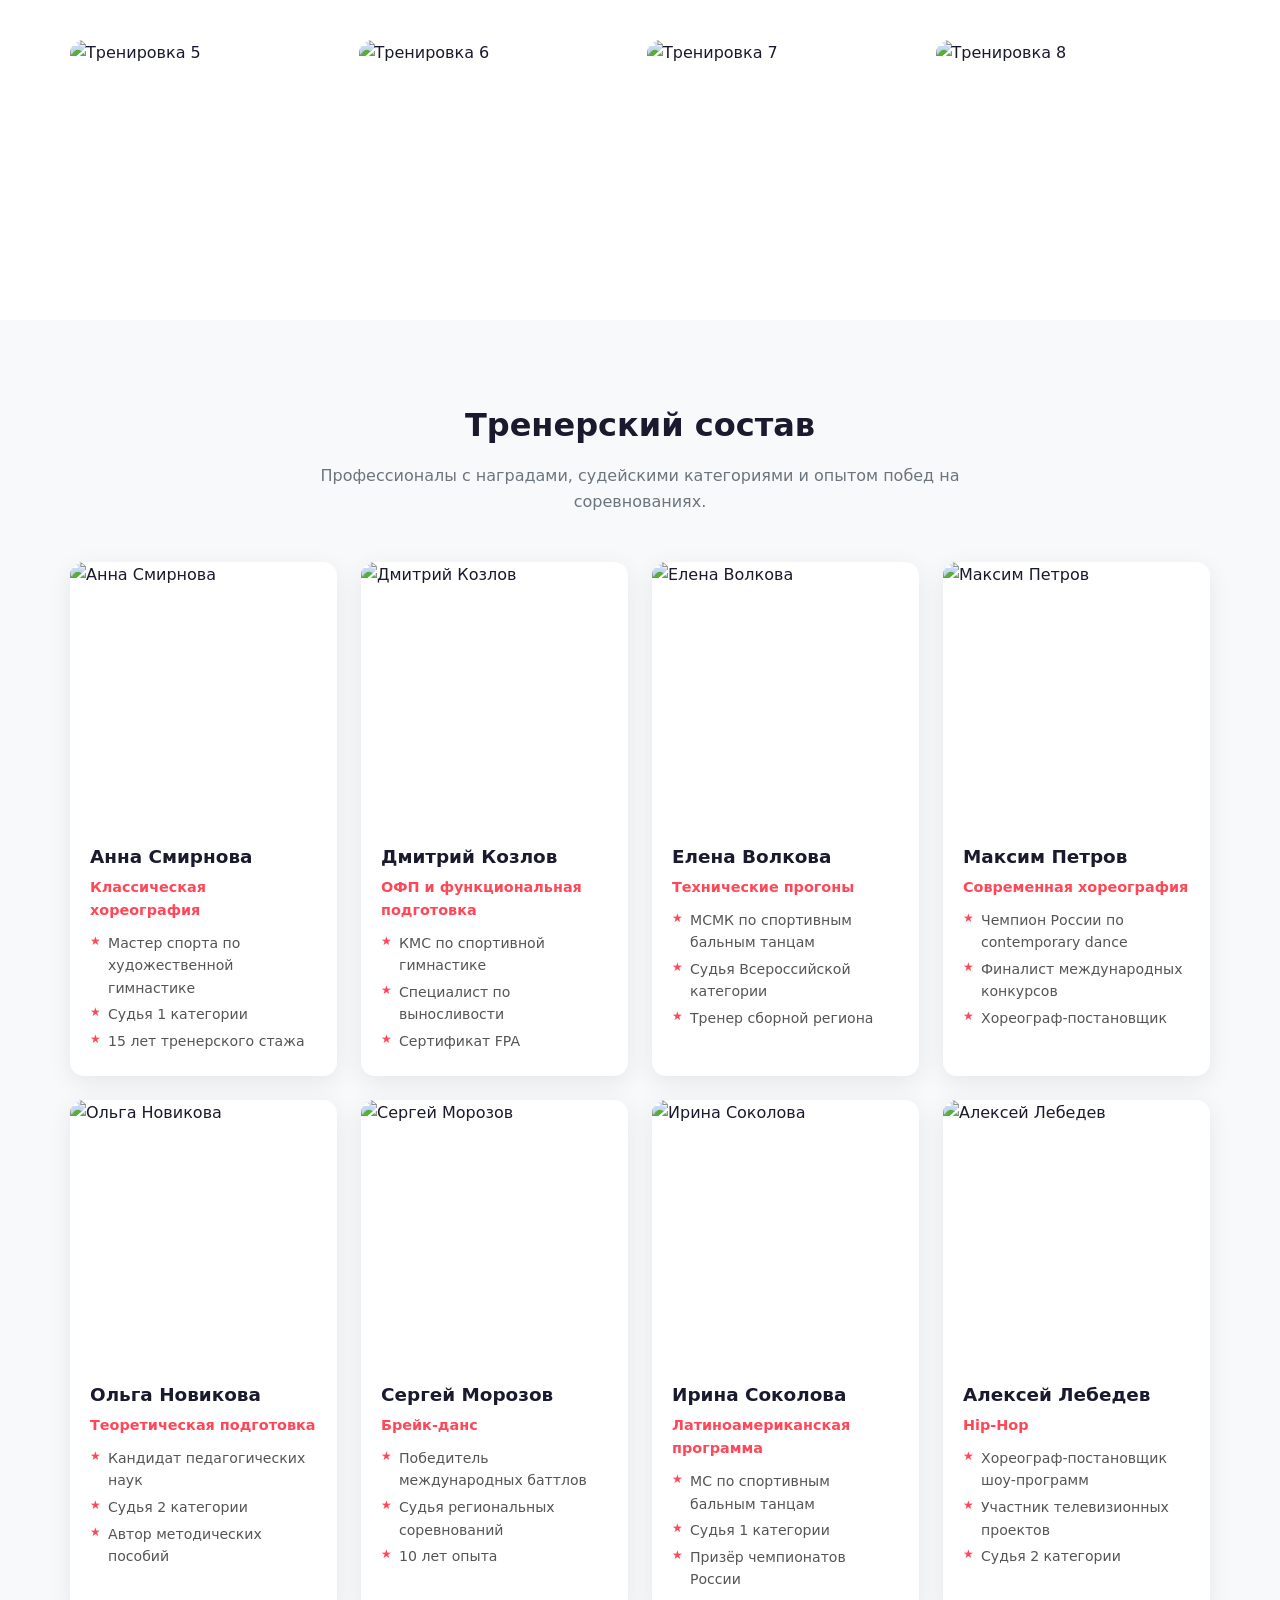
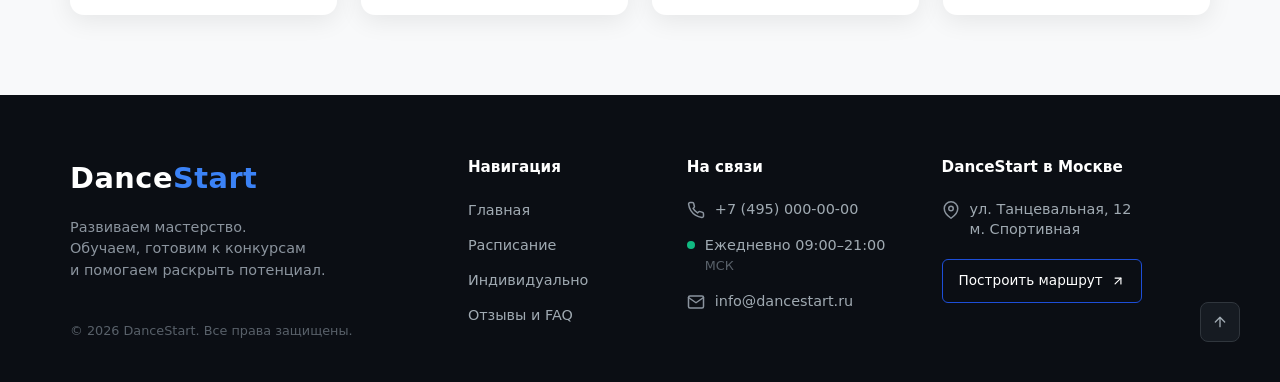
==== commit a8139cef: "Перенос хлебных крошек" ====
--- a/html/index.html
+++ b/html/index.html
@@ -22,6 +22,16 @@
     </div>
   </header>
 
+  <div class="breadcrumbs-wrap">
+    <div class="container">
+      <nav class="breadcrumbs" aria-label="breadcrumb">
+        <ol>
+          <li><span aria-current="page">Главная</span></li>
+        </ol>
+      </nav>
+    </div>
+  </div>
+  
   <section class="hero">
     <h1>Расти в танце вместе с профессионалами</h1>
     <p>DanceStart — современный танцевальный клуб: классическая хореография, ОФП, технические прогоны и теоретическая подготовка под руководством опытных тренеров.</p>
@@ -248,16 +258,6 @@
     </button>
   </footer>
     
-  <div class="breadcrumbs-wrap">
-    <div class="container">
-      <nav class="breadcrumbs" aria-label="breadcrumb">
-        <ol>
-          <li><span aria-current="page">Главная</span></li>
-        </ol>
-      </nav>
-    </div>
-  </div>
-
   <script src="js/main.js"></script>
 </body>
 </html>
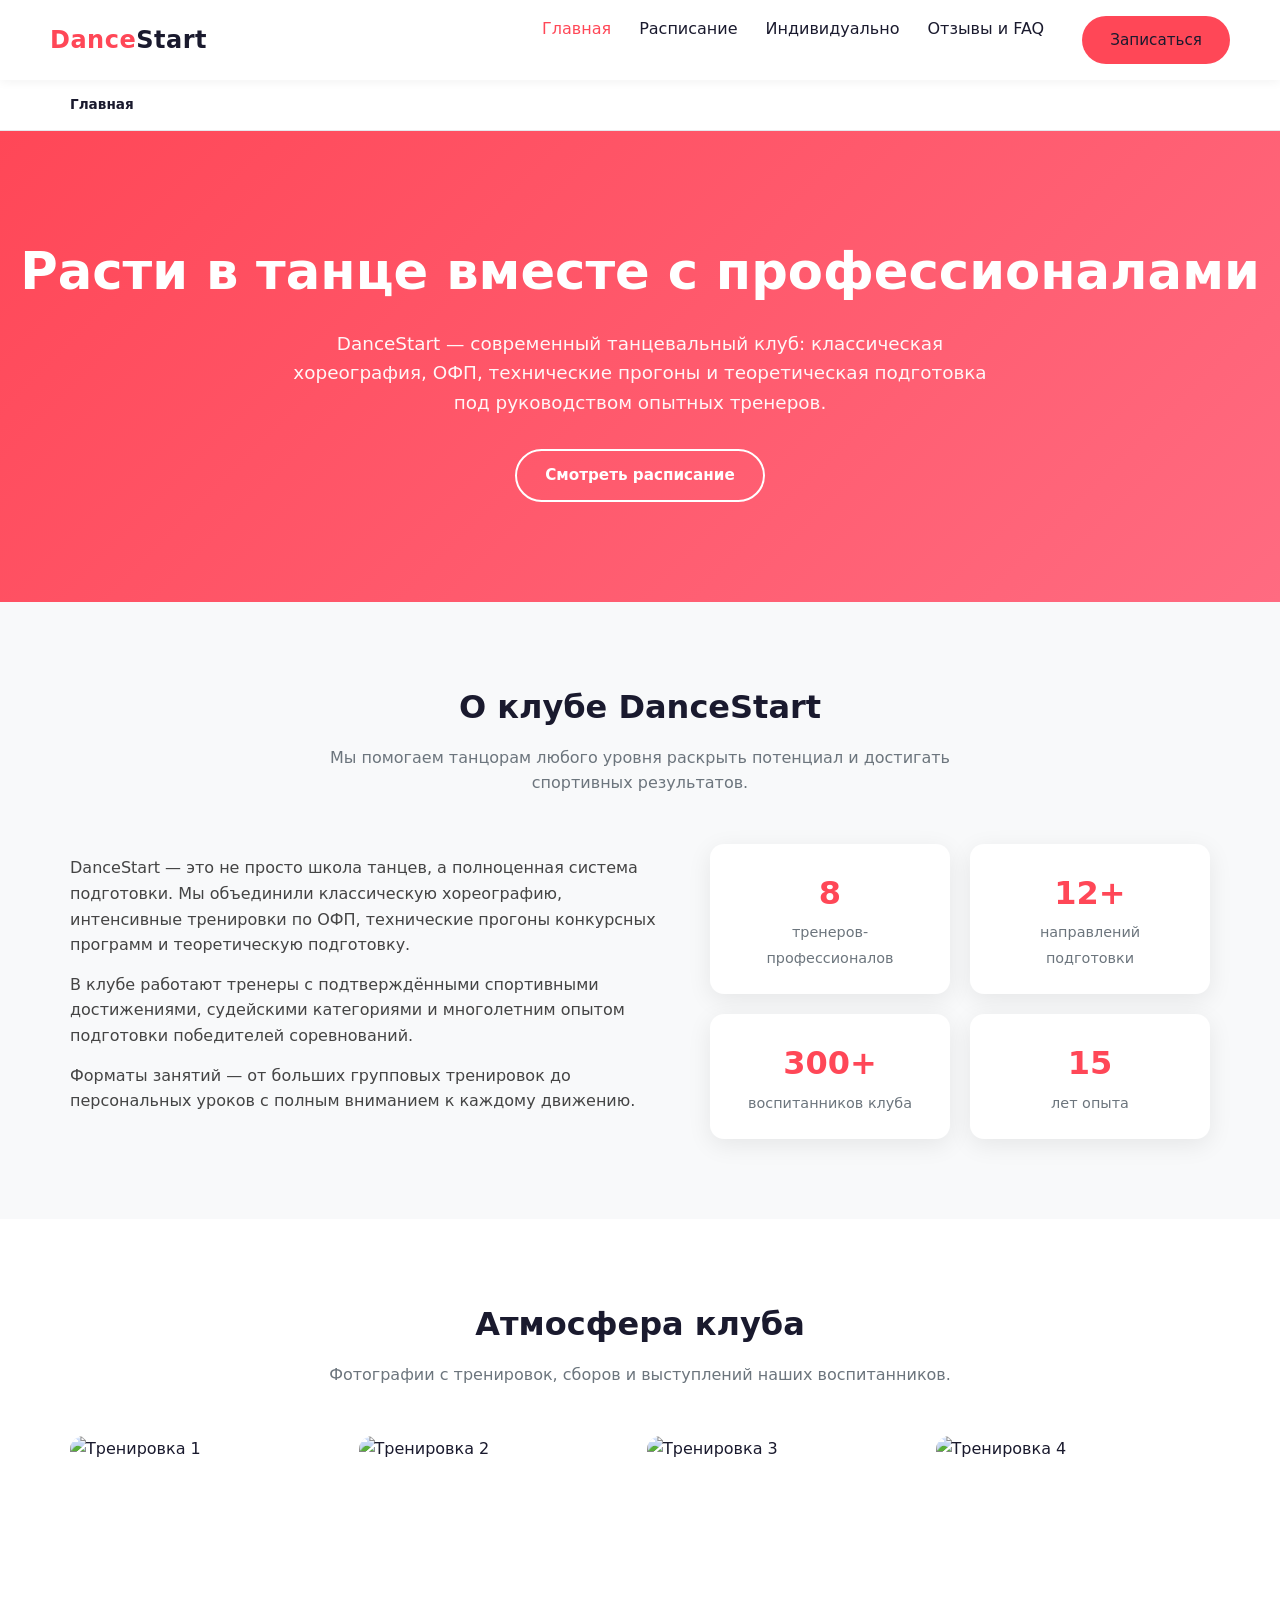
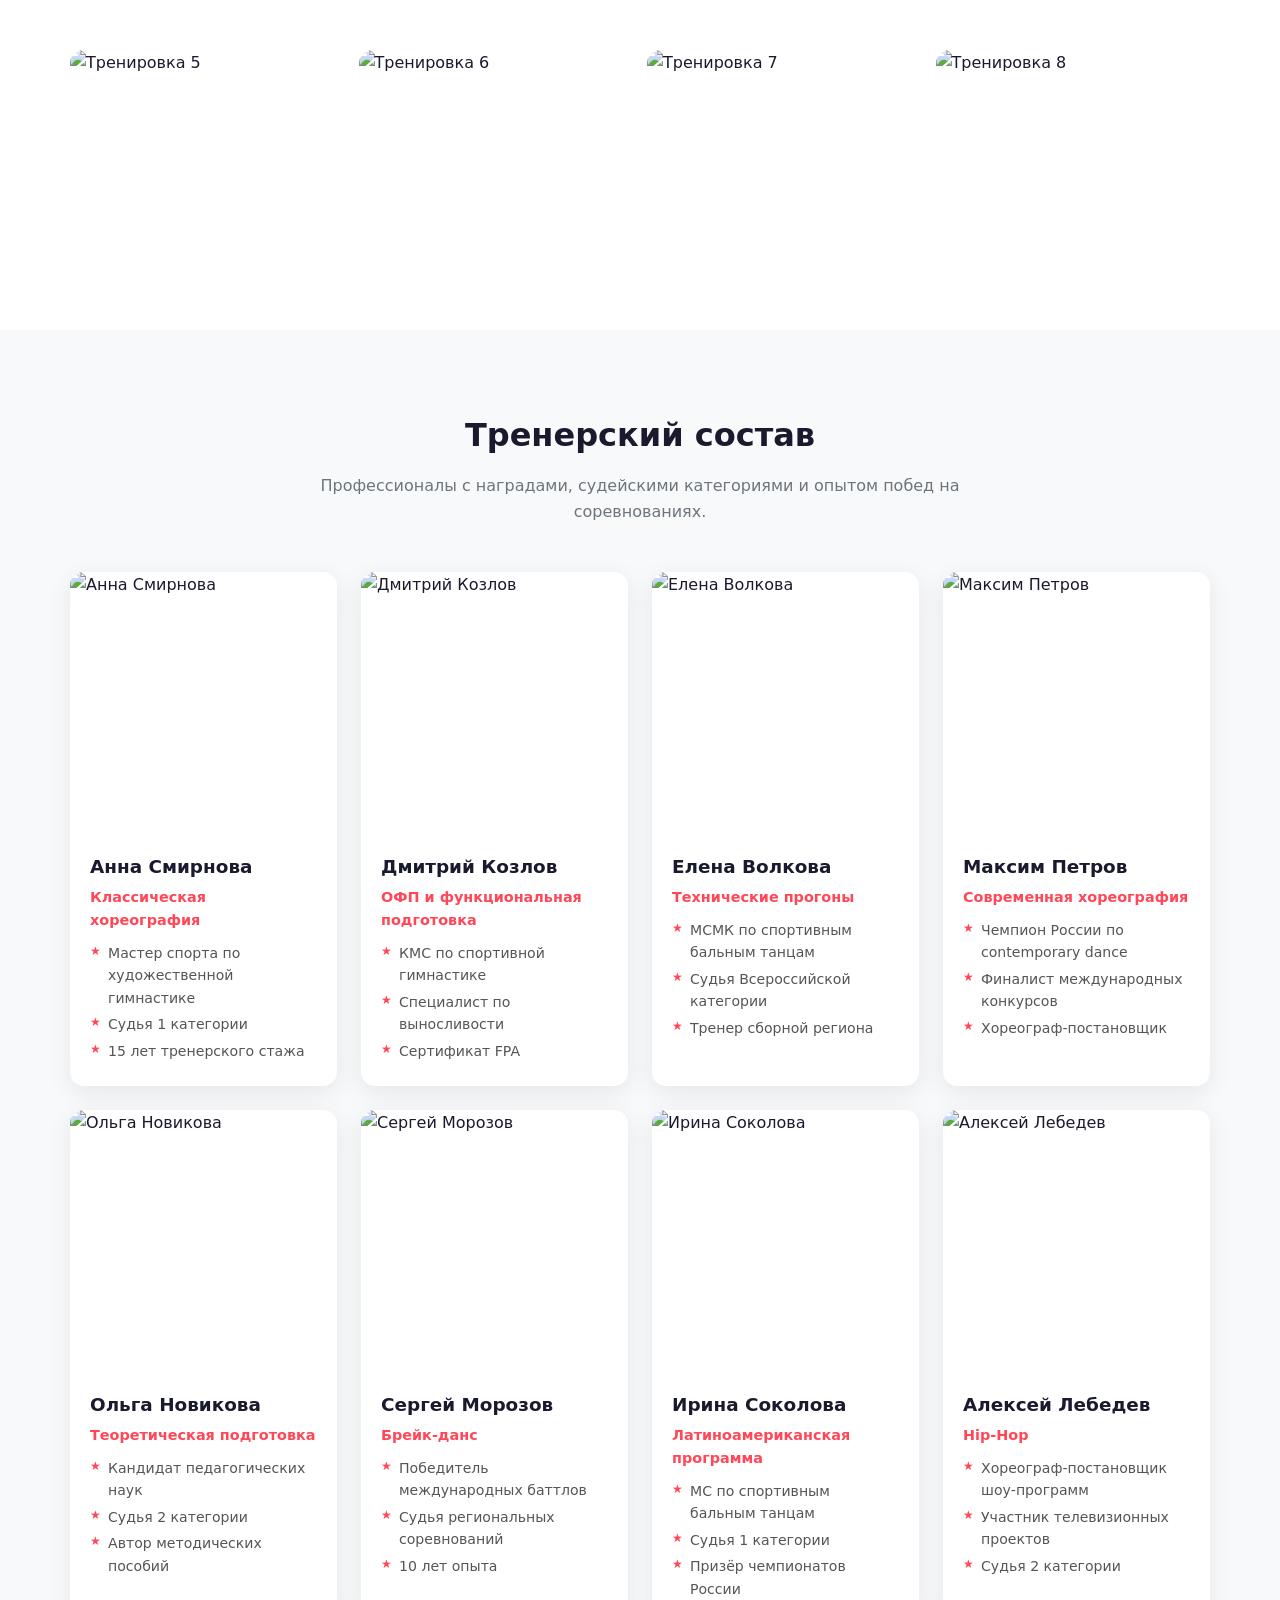
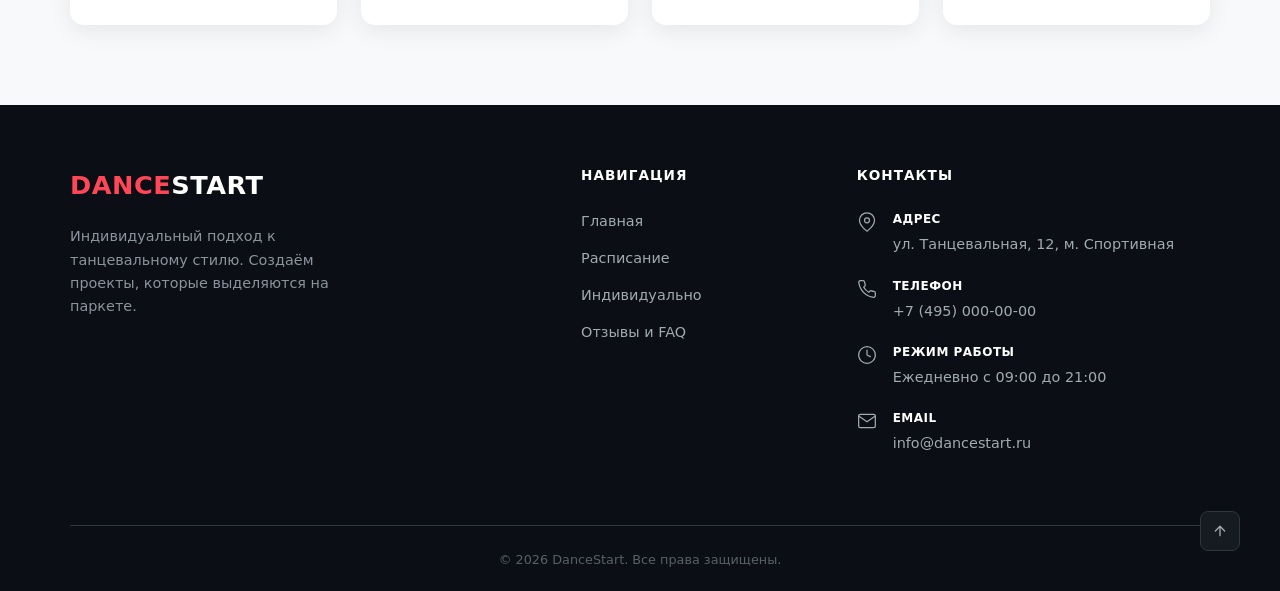
==== commit 90cd37d4: "Исправлен footer; добавлена кнопка записи на индивидуальную тренирвоку" ====
--- a/html/index.html
+++ b/html/index.html
@@ -5,7 +5,7 @@
   <meta name="viewport" content="width=device-width, initial-scale=1.0">
   <title>DanceStart</title>
   <link rel="stylesheet" href="../css/style.css">
-  <script src="../../js/main.js" defer></script>
+  <script src="../js/main.js" defer></script>
 </head>
 <body>
 
@@ -17,6 +17,9 @@
         <li><a href="schedule.html">Расписание</a></li>
         <li><a href="booking.html">Индивидуально</a></li>
         <li><a href="reviews.html">Отзывы и FAQ</a></li>
+        <li class="nav-btn-wrapper">
+          <a href="booking.html" class="btn btn-coral nav-btn">Записаться</a>
+        </li>
       </ul>
       <button class="burger" aria-label="Меню">&#9776;</button>
     </div>
@@ -31,7 +34,7 @@
       </nav>
     </div>
   </div>
-  
+
   <section class="hero">
     <h1>Расти в танце вместе с профессионалами</h1>
     <p>DanceStart — современный танцевальный клуб: классическая хореография, ОФП, технические прогоны и теоретическая подготовка под руководством опытных тренеров.</p>
@@ -191,23 +194,20 @@
     </div>
   </section>
 
-  <footer class="site-footer">
+    <footer class="site-footer">
     <div class="container">
       <div class="footer-grid">
         
+        <!-- Колонка 1: Бренд -->
         <div class="footer-brand">
           <a href="index.html" class="footer-logo">Dance<span>Start</span></a>
           <p class="footer-desc">
-            Развиваем мастерство.<br>
-            Обучаем, готовим к конкурсам<br>
-            и помогаем раскрыть потенциал.
+            Индивидуальный подход к танцевальному стилю. Создаём проекты, которые выделяются на паркете.
           </p>
-          <p class="footer-copyright">
-            © <span id="year"></span> DanceStart. Все права защищены.
-          </p>
-        </div>
-
-        <div>
+        </div>
+
+        <!-- Колонка 2: Навигация (в один столбец) -->
+        <div class="footer-nav-col">
           <h4 class="footer-title">Навигация</h4>
           <ul class="footer-links">
             <li><a href="index.html">Главная</a></li>
@@ -217,39 +217,46 @@
           </ul>
         </div>
 
-        <div>
-          <h4 class="footer-title">На связи</h4>
+        <!-- Колонка 3: Контакты -->
+        <div class="footer-contacts-col">
+          <h4 class="footer-title">Контакты</h4>
           <ul class="footer-contacts">
             <li>
+              <svg class="footer-icon" viewBox="0 0 24 24"><path d="M21 10c0 7-9 13-9 13s-9-6-9-13a9 9 0 0 1 18 0z"></path><circle cx="12" cy="10" r="3"></circle></svg>
+              <div class="contact-info">
+                <span class="contact-label">Адрес</span>
+                <span class="contact-value">ул. Танцевальная, 12, м. Спортивная</span>
+              </div>
+            </li>
+            <li>
               <svg class="footer-icon" viewBox="0 0 24 24"><path d="M22 16.92v3a2 2 0 0 1-2.18 2 19.79 19.79 0 0 1-8.63-3.07 19.5 19.5 0 0 1-6-6 19.79 19.79 0 0 1-3.07-8.67A2 2 0 0 1 4.11 2h3a2 2 0 0 1 2 1.72 12.84 12.84 0 0 0 .7 2.81 2 2 0 0 1-.45 2.11L8.09 9.91a16 16 0 0 0 6 6l1.27-1.27a2 2 0 0 1 2.11-.45 12.84 12.84 0 0 0 2.81.7A2 2 0 0 1 22 16.92z"></path></svg>
-              <a href="tel:+74950000000">+7 (495) 000-00-00</a>
-            </li>
-            <li>
-              <span class="status-dot"></span>
-              <div>
-                Ежедневно 09:00–21:00<br>
-                <span class="contact-subtext">МСК</span>
+              <div class="contact-info">
+                <span class="contact-label">Телефон</span>
+                <a href="tel:+74950000000" class="contact-value">+7 (495) 000-00-00</a>
+              </div>
+            </li>
+            <li>
+              <svg class="footer-icon" viewBox="0 0 24 24"><circle cx="12" cy="12" r="10"></circle><polyline points="12 6 12 12 16 14"></polyline></svg>
+              <div class="contact-info">
+                <span class="contact-label">Режим работы</span>
+                <span class="contact-value">Ежедневно с 09:00 до 21:00</span>
               </div>
             </li>
             <li>
               <svg class="footer-icon" viewBox="0 0 24 24"><path d="M4 4h16c1.1 0 2 .9 2 2v12c0 1.1-.9 2-2 2H4c-1.1 0-2-.9-2-2V6c0-1.1.9-2 2-2z"></path><polyline points="22,6 12,13 2,6"></polyline></svg>
-              <a href="mailto:info@dancestart.ru">info@dancestart.ru</a>
+              <div class="contact-info">
+                <span class="contact-label">Email</span>
+                <a href="mailto:info@dancestart.ru" class="contact-value">info@dancestart.ru</a>
+              </div>
             </li>
           </ul>
         </div>
 
-        <div>
-          <h4 class="footer-title">DanceStart в Москве</h4>
-          <div class="footer-address">
-            <svg class="footer-icon" viewBox="0 0 24 24"><path d="M21 10c0 7-9 13-9 13s-9-6-9-13a9 9 0 0 1 18 0z"></path><circle cx="12" cy="10" r="3"></circle></svg>
-            <span>ул. Танцевальная, 12<br>м. Спортивная</span>
-          </div>
-          <a href="https://yandex.ru/maps/?text=Москва,%20ул.%20Танцевальная,%2012" target="_blank" class="btn-route">
-            Построить маршрут
-            <svg viewBox="0 0 24 24"><line x1="7" y1="17" x2="17" y2="7"></line><polyline points="7 7 17 7 17 17"></polyline></svg>
-          </a>
-        </div>
-
+      </div>
+      
+      <!-- Нижняя часть с копирайтом -->
+      <div class="footer-bottom">
+        <p class="footer-copyright">© <span id="year"></span> DanceStart. Все права защищены.</p>
       </div>
     </div>
 
@@ -257,7 +264,5 @@
       <svg viewBox="0 0 24 24" width="16" height="16" fill="none" stroke="currentColor" stroke-width="2" stroke-linecap="round" stroke-linejoin="round"><line x1="12" y1="19" x2="12" y2="5"></line><polyline points="5 12 12 5 19 12"></polyline></svg>
     </button>
   </footer>
-    
-  <script src="js/main.js"></script>
 </body>
 </html>
--- a/css/style.css
+++ b/css/style.css
@@ -70,6 +70,15 @@
 .nav-links a:hover,
 .nav-links a.active { color: var(--primary); }
 
+/* Стили для кнопки в шапке */
+.nav-btn-wrapper {
+  margin-left: 10px;
+}
+.nav-btn {
+  padding: 8px 20px;
+  font-size: 0.9rem;
+}
+
 .burger {
   display: none;
   background: none;
@@ -429,65 +438,62 @@
 }
 
 /* ============ ФУТЕР ============ */
-/* ============ ФУТЕР (новый дизайн) ============ */
 .site-footer {
-  background-color: #0b0e14; /* Темный фон, как на скрине */
+  background-color: #0b0e14;
   color: #a0aab2;
-  padding: 60px 0 40px;
+  padding: 60px 0 20px;
   font-size: 0.9rem;
   position: relative;
 }
 
 .footer-grid {
   display: grid;
-  grid-template-columns: 2fr 1fr 1.2fr 1.5fr;
+  grid-template-columns: 2fr 1fr 1.5fr; 
   gap: 40px;
-}
-
-/* Первая колонка (Бренд) */
+  margin-bottom: 50px;
+}
+
+/* Колонка Бренда */
 .footer-brand {
   display: flex;
   flex-direction: column;
 }
 .footer-logo {
-  font-size: 1.8rem;
+  font-size: 1.6rem;
   font-weight: 800;
-  color: #ffffff;
-  text-decoration: none;
-  margin-bottom: 16px;
+  color: var(--primary); /* Цвет "Dance" как в header */
+  text-decoration: none;
+  margin-bottom: 20px;
   letter-spacing: 0.5px;
+  text-transform: uppercase;
 }
 .footer-logo span {
-  color: #3b82f6; /* Синяя точка */
+  color: #ffffff; /* "Start" делаем белым для читаемости на темном фоне */
 }
 .footer-desc {
   color: #8b949e;
-  line-height: 1.5;
-  margin-bottom: 40px;
+  line-height: 1.6;
   max-width: 280px;
-}
-.footer-copyright {
-  color: #586069;
-  font-size: 0.8rem;
-  margin-top: auto;
 }
 
 /* Заголовки колонок */
 .footer-title {
   color: #ffffff;
-  font-size: 0.95rem;
+  font-size: 0.85rem;
   font-weight: 600;
-  margin-bottom: 20px;
-}
-
-/* Списки ссылок и контактов */
-.footer-links, .footer-contacts {
+  margin-bottom: 24px;
+  text-transform: uppercase;
+  letter-spacing: 1px;
+}
+
+/* Списки ссылок */
+.footer-links {
   list-style: none;
   padding: 0;
   margin: 0;
 }
 .footer-links li {
-  margin-bottom: 12px;
+  margin-bottom: 14px;
 }
 .footer-links a {
   color: #a0aab2;
@@ -498,85 +504,79 @@
   color: #ffffff;
 }
 
+/* Кнопка-контур */
+.btn-footer-outline {
+  display: inline-block;
+  padding: 10px 24px;
+  border: 1px solid #ffffff;
+  color: #ffffff;
+  text-decoration: none;
+  font-size: 0.85rem;
+  font-weight: 500;
+  transition: all 0.2s;
+}
+.btn-footer-outline:hover {
+  background: #ffffff;
+  color: #0b0e14;
+}
+
+/* Контакты */
+.footer-contacts {
+  list-style: none;
+  padding: 0;
+  margin: 0;
+}
 .footer-contacts li {
-  margin-bottom: 16px;
-  display: flex;
-  gap: 10px;
+  display: flex;
+  gap: 16px;
+  margin-bottom: 20px;
   align-items: flex-start;
-  line-height: 1.4;
-}
-.footer-contacts a {
-  color: #a0aab2;
-  text-decoration: none;
-  transition: color 0.2s;
-}
-.footer-contacts a:hover {
-  color: #ffffff;
-}
-
-/* Иконки */
+}
 .footer-icon {
-  width: 18px;
-  height: 18px;
+  width: 20px;
+  height: 20px;
   fill: none;
-  stroke: #8b949e;
-  stroke-width: 2;
+  stroke: #a0aab2;
+  stroke-width: 1.5;
   stroke-linecap: round;
   stroke-linejoin: round;
   flex-shrink: 0;
   margin-top: 2px;
 }
-
-/* Зеленая точка для графика работы */
-.status-dot {
-  width: 8px;
-  height: 8px;
-  background-color: #10b981;
-  border-radius: 50%;
-  display: inline-block;
-  margin-top: 6px;
-}
-
-.contact-subtext {
+.contact-info {
+  display: flex;
+  flex-direction: column;
+}
+.contact-label {
+  color: #ffffff;
+  font-size: 0.75rem;
+  font-weight: 600;
+  text-transform: uppercase;
+  letter-spacing: 0.5px;
+  margin-bottom: 4px;
+}
+.contact-value {
+  color: #a0aab2;
+  text-decoration: none;
+  transition: color 0.2s;
+}
+a.contact-value:hover {
+  color: #ffffff;
+}
+
+/* Нижняя часть (Копирайт) */
+.footer-bottom {
+  border-top: 1px solid #30363d;
+  padding-top: 24px;
+  text-align: center;
+}
+.footer-copyright {
   color: #586069;
   font-size: 0.8rem;
-}
-
-/* Адрес и кнопка */
-.footer-address {
-  display: flex;
-  gap: 10px;
-  margin-bottom: 20px;
-  line-height: 1.4;
-}
-
-.btn-route {
-  display: inline-flex;
-  align-items: center;
-  gap: 8px;
-  padding: 10px 16px;
-  border: 1px solid #1d4ed8;
-  background: transparent;
-  color: #ffffff;
-  border-radius: 6px;
-  text-decoration: none;
-  font-size: 0.85rem;
-  transition: background 0.2s;
-}
-.btn-route:hover {
-  background: rgba(29, 78, 216, 0.15);
-}
-.btn-route svg {
-  width: 14px;
-  height: 14px;
-  fill: none;
-  stroke: currentColor;
-  stroke-width: 2;
-  stroke-linecap: round;
-  stroke-linejoin: round;
-}
-
-/* Кнопка вверх (как на скрине) */
+  margin: 0;
+}
+
+/* Кнопка вверх */
 .scroll-top {
   position: absolute;
   right: 40px;
@@ -598,20 +598,20 @@
   color: #ffffff;
 }
 
+/* Адаптивность футера */
 @media (max-width: 960px) {
   .footer-grid {
     grid-template-columns: 1fr 1fr;
+    gap: 30px;
   }
-  .footer-desc { margin-bottom: 20px; }
 }
 @media (max-width: 560px) {
   .footer-grid {
     grid-template-columns: 1fr;
-    gap: 30px;
   }
   .scroll-top {
     position: static;
-    margin: 40px auto 0;
+    margin: 30px auto 0;
   }
 }
 
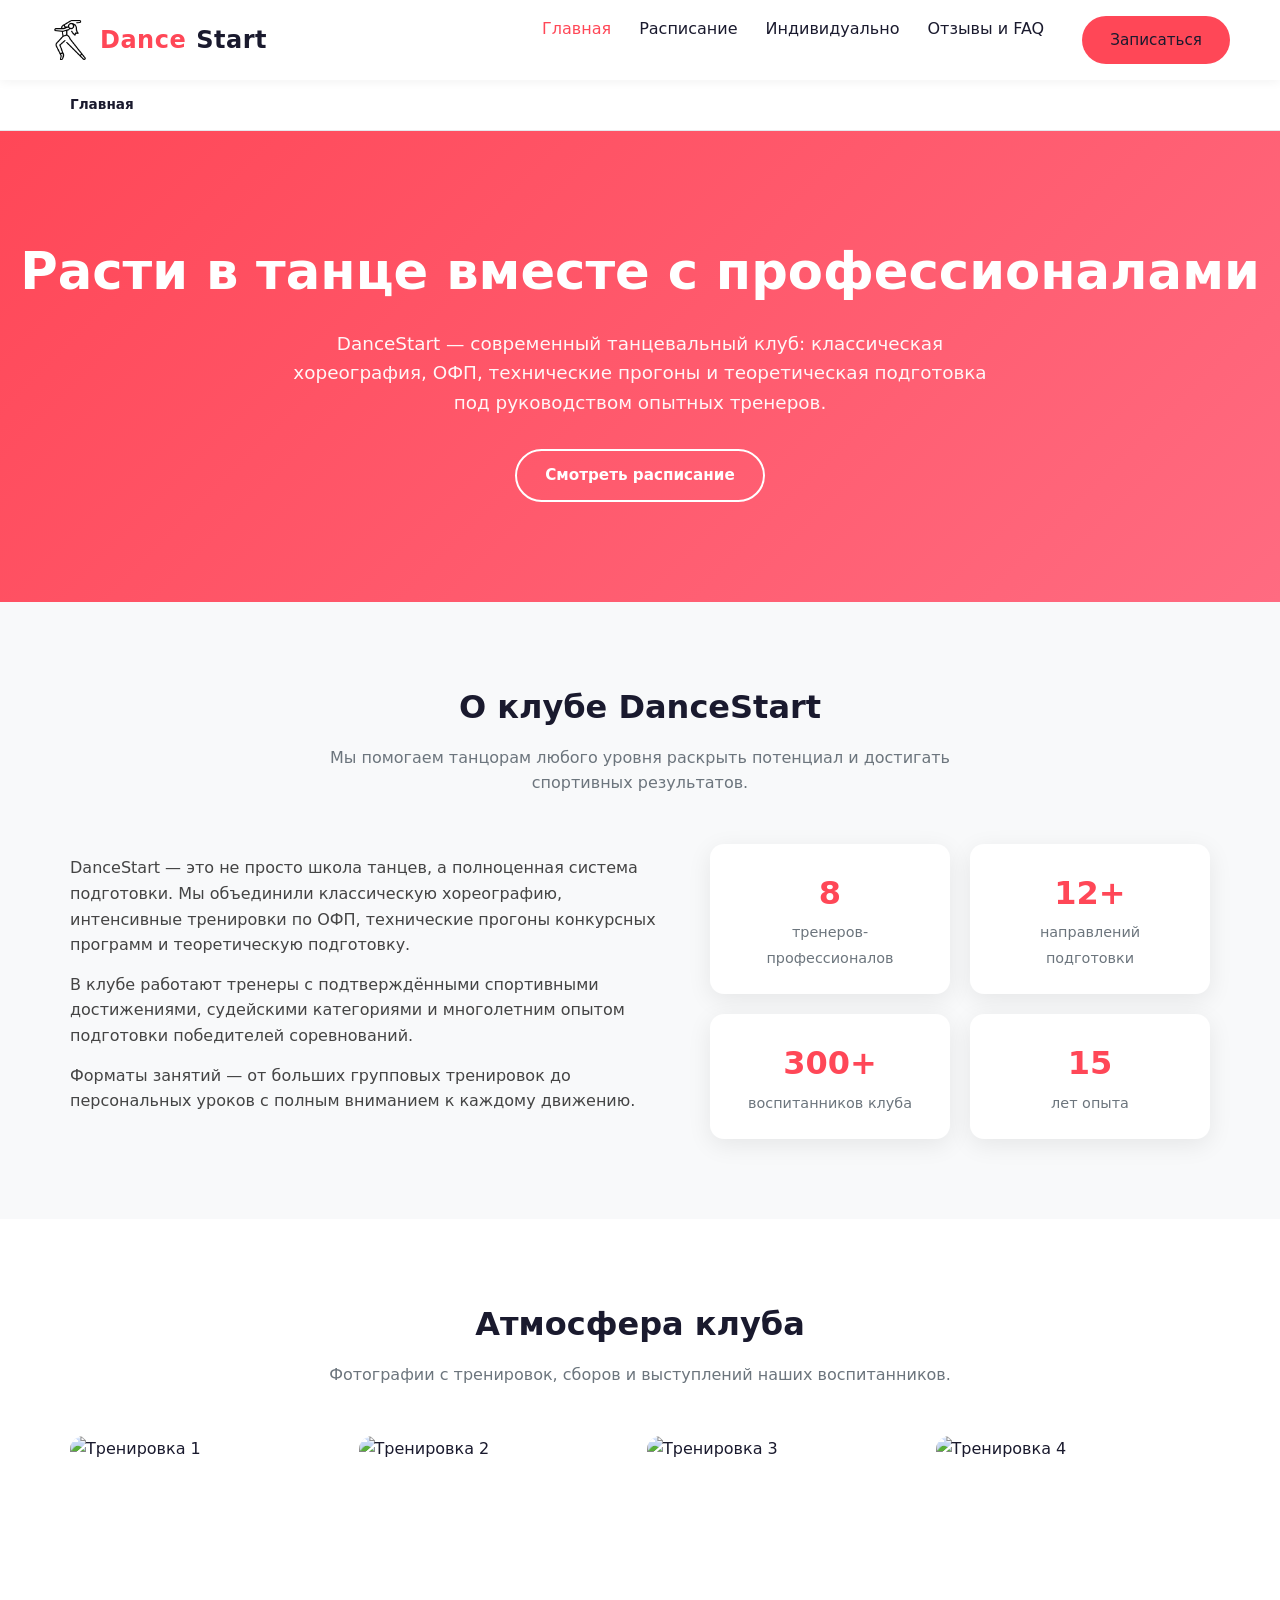
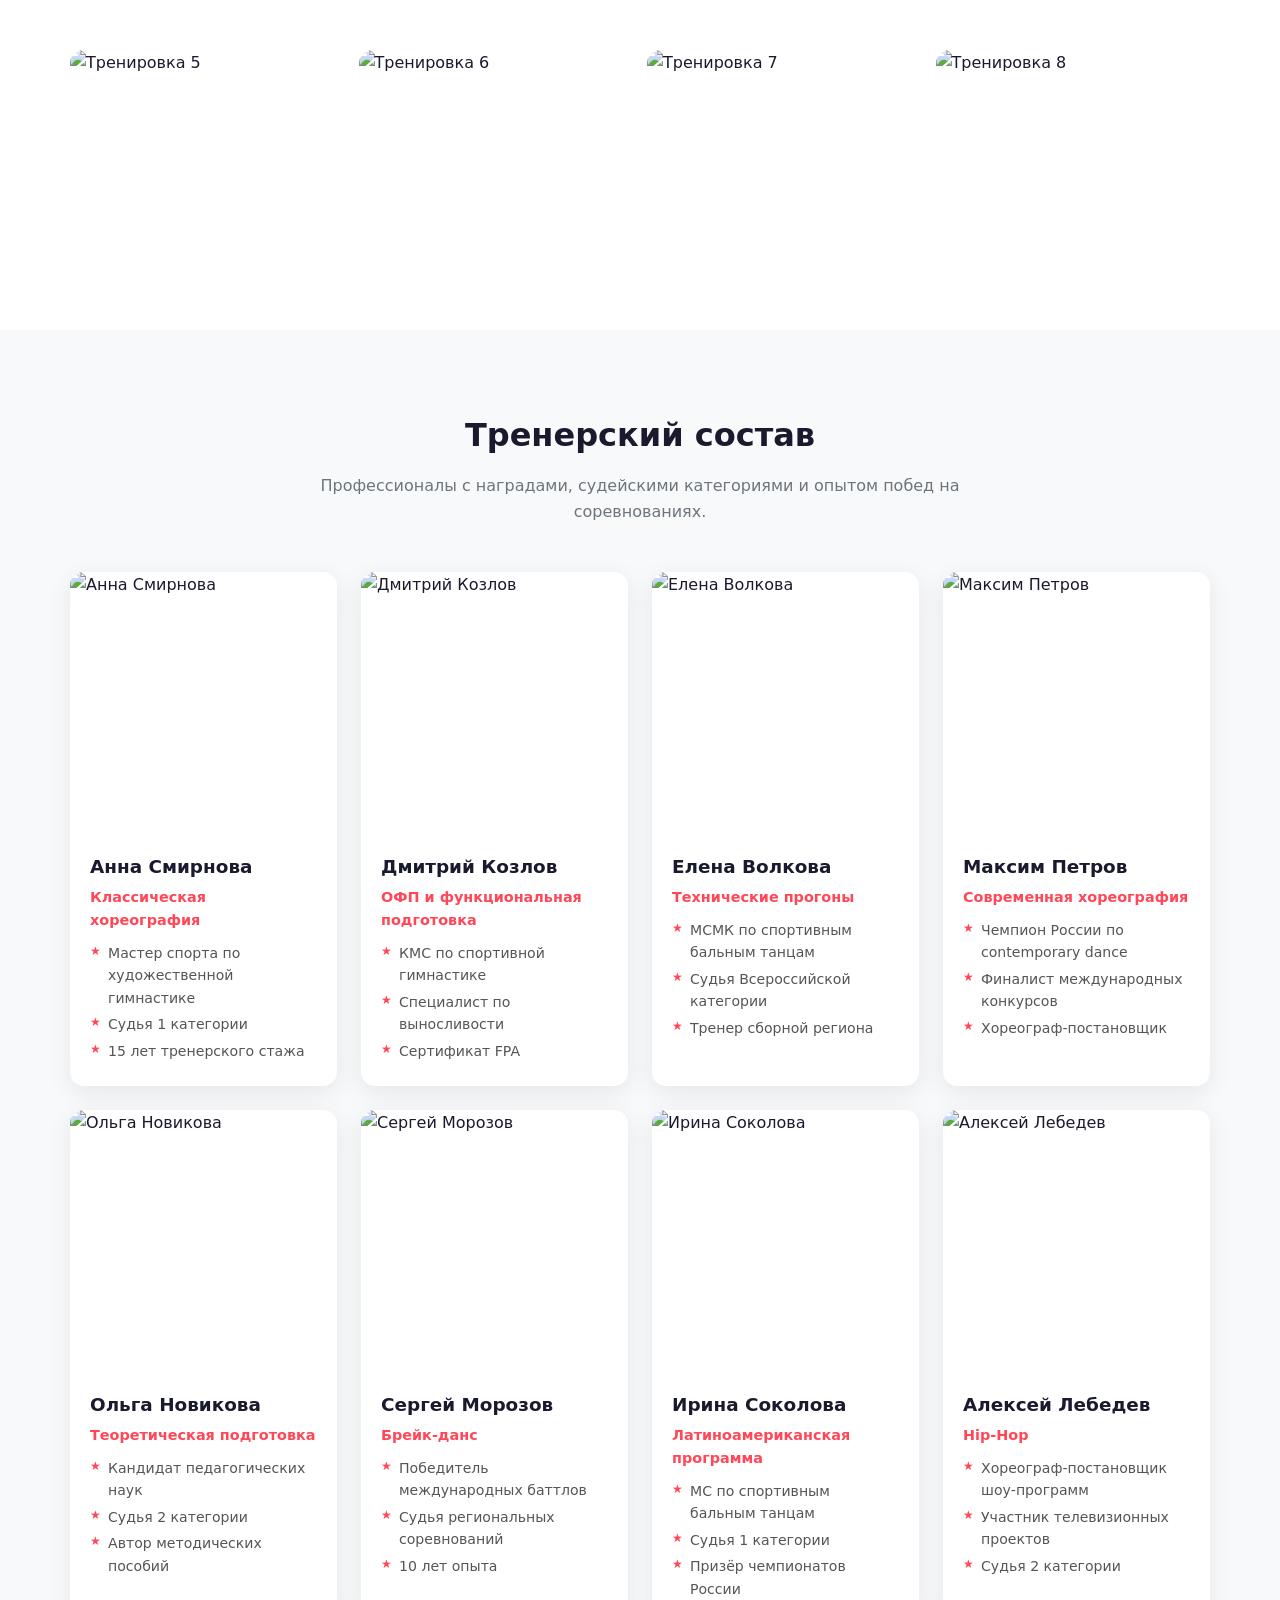
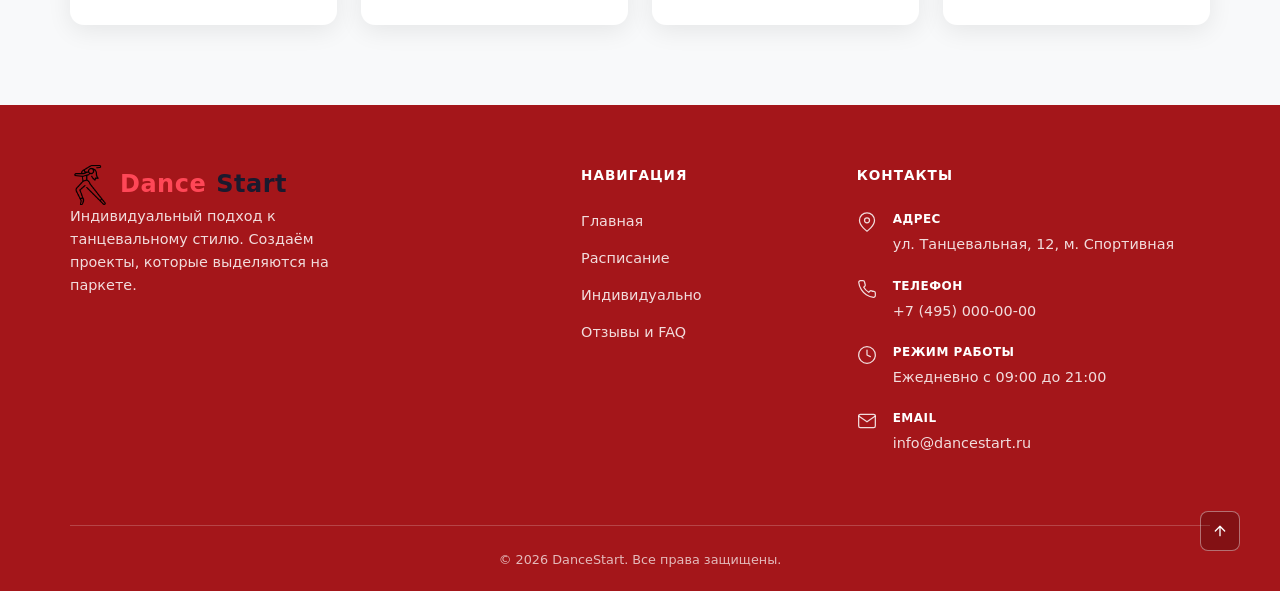
==== commit 329abe7e: "Добавлен логотип; изменён цвет подвала и кнопки записи" ====
--- a/html/index.html
+++ b/html/index.html
@@ -11,7 +11,10 @@
 
   <header class="site-header">
     <div class="container nav">
-      <a href="index.html" class="logo">Dance<span>Start</span></a>
+      <a href="index.html" class="logo" style="display: flex; align-items: center; gap: 10px;">
+        <img src="../images/logo.png" alt="Логотип">
+        Dance<span>Start</span>
+      </a>
       <ul class="nav-links">
         <li><a href="index.html" class="active">Главная</a></li>
         <li><a href="schedule.html">Расписание</a></li>
@@ -200,7 +203,10 @@
         
         <!-- Колонка 1: Бренд -->
         <div class="footer-brand">
-          <a href="index.html" class="footer-logo">Dance<span>Start</span></a>
+          <a href="index.html" class="logo" style="display: flex; align-items: center; gap: 10px;">
+            <img src="../images/logo.png" alt="Логотип">
+            Dance<span>Start</span>
+          </a>
           <p class="footer-desc">
             Индивидуальный подход к танцевальному стилю. Создаём проекты, которые выделяются на паркете.
           </p>
--- a/css/style.css
+++ b/css/style.css
@@ -55,6 +55,12 @@
 }
 .logo span { color: var(--dark); }
 
+.logo img {
+  height: 40px; /* Настрой высоту под свой логотип */
+  width: auto;
+  display: block;
+}
+
 .nav-links {
   display: flex;
   gap: 28px;
@@ -77,6 +83,11 @@
 .nav-btn {
   padding: 8px 20px;
   font-size: 0.9rem;
+}
+
+/* Новое правило: делаем текст белым при наведении */
+.nav-links .nav-btn:hover {
+  color: var(--white); 
 }
 
 .burger {
@@ -439,8 +450,8 @@
 
 /* ============ ФУТЕР ============ */
 .site-footer {
-  background-color: #0b0e14;
-  color: #a0aab2;
+  background-color: #a4161a; /* Темно-рубиновый цвет */
+  color: rgba(255, 255, 255, 0.85);
   padding: 60px 0 20px;
   font-size: 0.9rem;
   position: relative;
@@ -448,7 +459,7 @@
 
 .footer-grid {
   display: grid;
-  grid-template-columns: 2fr 1fr 1.5fr; 
+  grid-template-columns: 2fr 1fr 1.5fr;
   gap: 40px;
   margin-bottom: 50px;
 }
@@ -458,20 +469,28 @@
   display: flex;
   flex-direction: column;
 }
+
+/* Если у тебя логотип текстом (DanceStart) */
 .footer-logo {
   font-size: 1.6rem;
   font-weight: 800;
-  color: var(--primary); /* Цвет "Dance" как в header */
+  color: #ffffff; /* Делаем весь текст белым, так как красный на красном не видно */
   text-decoration: none;
   margin-bottom: 20px;
   letter-spacing: 0.5px;
   text-transform: uppercase;
 }
 .footer-logo span {
-  color: #ffffff; /* "Start" делаем белым для читаемости на темном фоне */
-}
+  color: #ffffff; 
+}
+
+/* Если у тебя логотип картинкой, добавь это, чтобы он стал белым */
+.footer-logo img {
+  filter: brightness(0) invert(1); 
+}
+
 .footer-desc {
-  color: #8b949e;
+  color: rgba(255, 255, 255, 0.85);
   line-height: 1.6;
   max-width: 280px;
 }
@@ -496,28 +515,12 @@
   margin-bottom: 14px;
 }
 .footer-links a {
-  color: #a0aab2;
+  color: rgba(255, 255, 255, 0.85);
   text-decoration: none;
   transition: color 0.2s;
 }
 .footer-links a:hover {
   color: #ffffff;
-}
-
-/* Кнопка-контур */
-.btn-footer-outline {
-  display: inline-block;
-  padding: 10px 24px;
-  border: 1px solid #ffffff;
-  color: #ffffff;
-  text-decoration: none;
-  font-size: 0.85rem;
-  font-weight: 500;
-  transition: all 0.2s;
-}
-.btn-footer-outline:hover {
-  background: #ffffff;
-  color: #0b0e14;
 }
 
 /* Контакты */
@@ -536,7 +539,7 @@
   width: 20px;
   height: 20px;
   fill: none;
-  stroke: #a0aab2;
+  stroke: rgba(255, 255, 255, 0.85); /* Белые иконки */
   stroke-width: 1.5;
   stroke-linecap: round;
   stroke-linejoin: round;
@@ -548,7 +551,7 @@
   flex-direction: column;
 }
 .contact-label {
-  color: #ffffff;
+  color: #ffffff; /* Белый заголовок (Адрес, Телефон и т.д.) */
   font-size: 0.75rem;
   font-weight: 600;
   text-transform: uppercase;
@@ -556,7 +559,7 @@
   margin-bottom: 4px;
 }
 .contact-value {
-  color: #a0aab2;
+  color: rgba(255, 255, 255, 0.85);
   text-decoration: none;
   transition: color 0.2s;
 }
@@ -566,17 +569,16 @@
 
 /* Нижняя часть (Копирайт) */
 .footer-bottom {
-  border-top: 1px solid #30363d;
+  border-top: 1px solid rgba(255, 255, 255, 0.2); /* Полупрозрачная белая линия */
   padding-top: 24px;
   text-align: center;
 }
 .footer-copyright {
-  color: #586069;
+  color: rgba(255, 255, 255, 0.7);
   font-size: 0.8rem;
   margin: 0;
 }
 
-/* Кнопка вверх */
 .scroll-top {
   position: absolute;
   right: 40px;
@@ -584,9 +586,9 @@
   width: 40px;
   height: 40px;
   border-radius: 8px;
-  background: #161b22;
-  border: 1px solid #30363d;
-  color: #a0aab2;
+  background: rgba(0, 0, 0, 0.2); /* Легкая темная подложка */
+  border: 1px solid rgba(255, 255, 255, 0.4); /* Более заметная белая рамка */
+  color: #ffffff;
   display: flex;
   align-items: center;
   justify-content: center;
@@ -594,8 +596,8 @@
   transition: all 0.2s;
 }
 .scroll-top:hover {
-  background: #21262d;
-  color: #ffffff;
+  background: rgba(0, 0, 0, 0.4);
+  border-color: #ffffff;
 }
 
 /* Адаптивность футера */
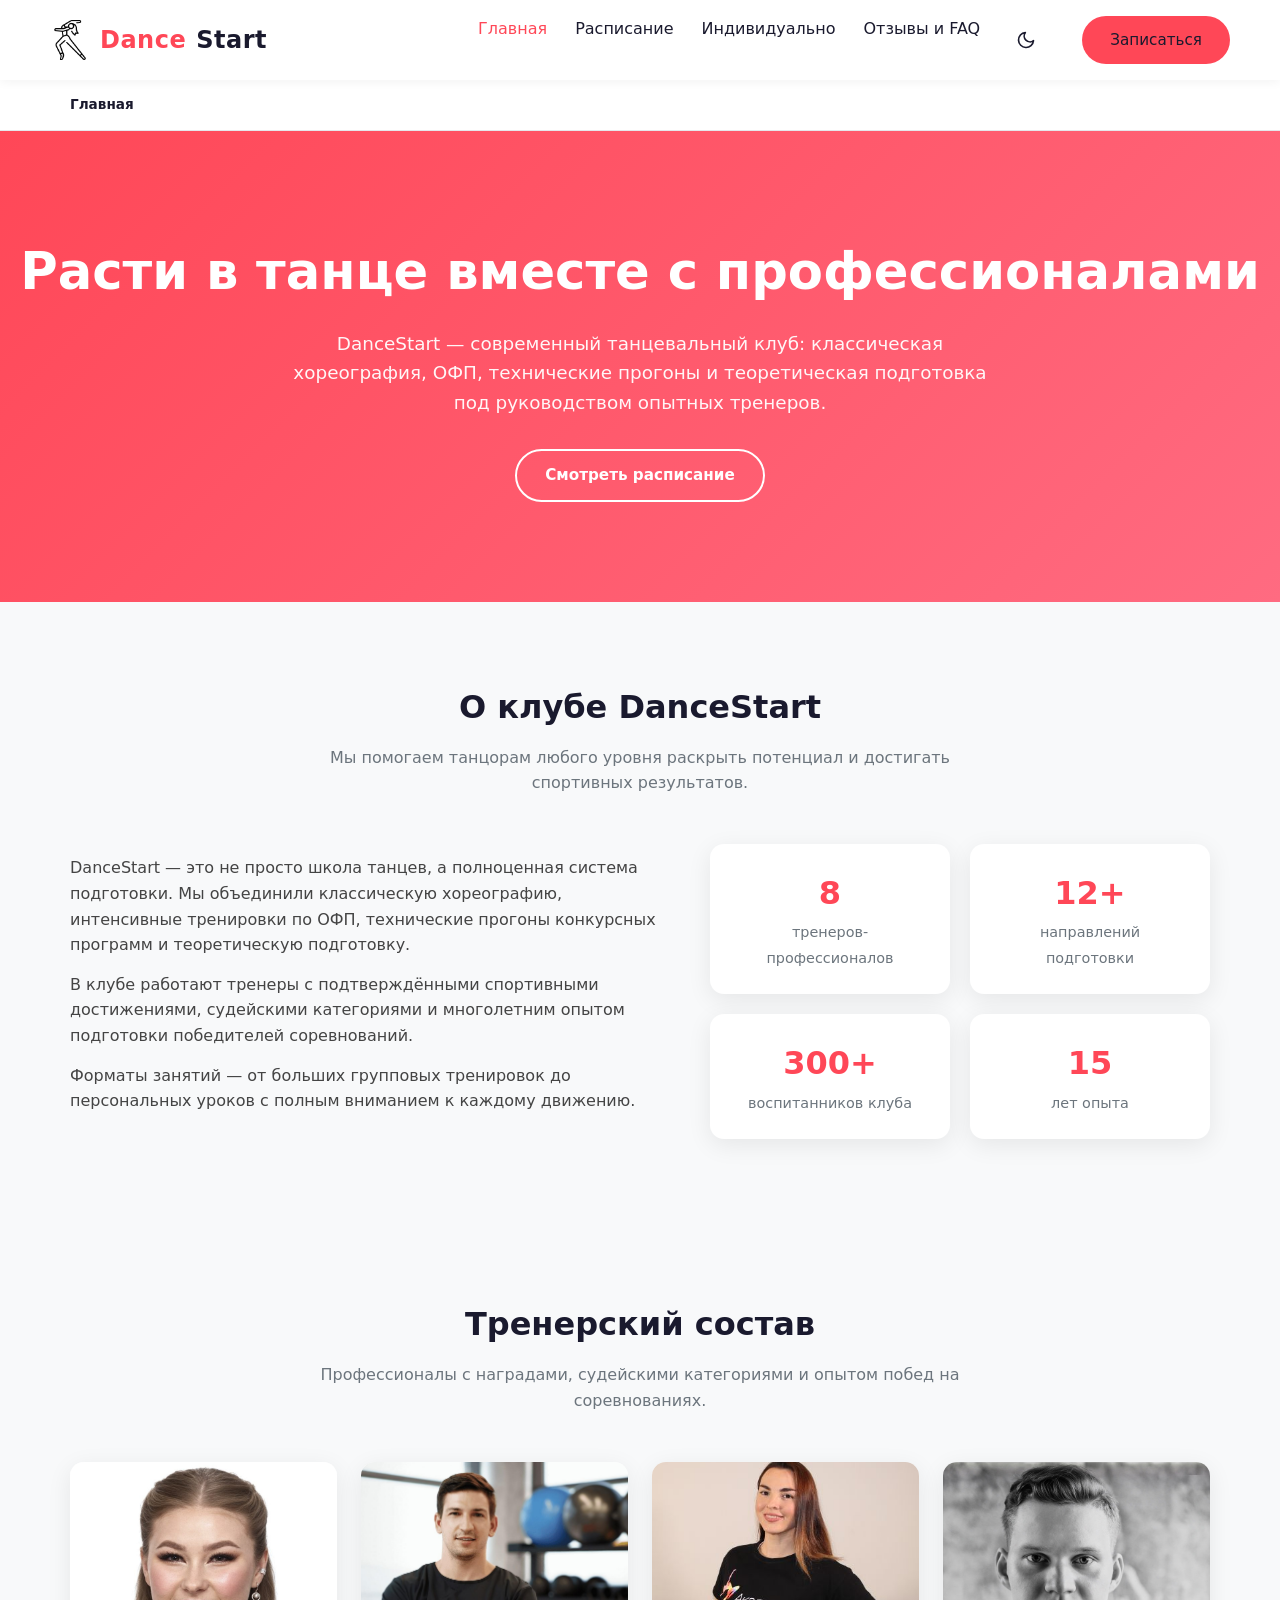
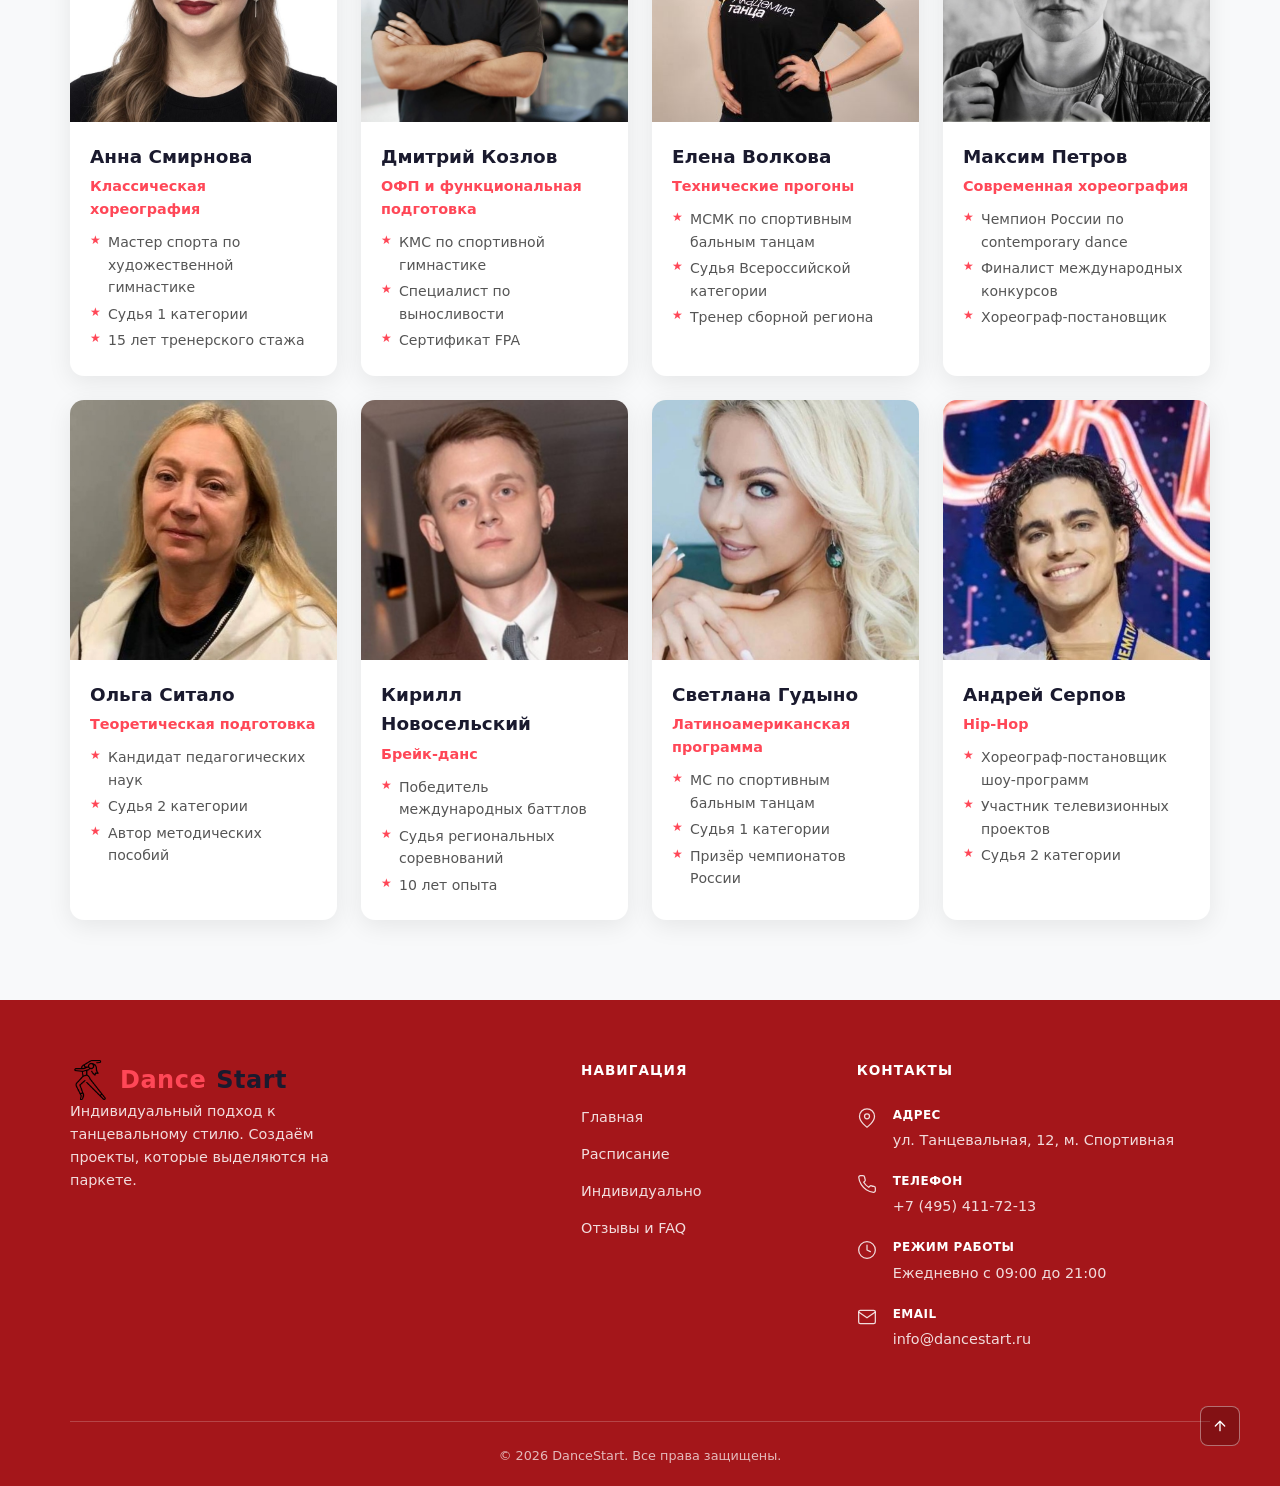
==== commit f6eaa689: "Сайт модифицирован" ====
--- a/html/index.html
+++ b/html/index.html
@@ -20,8 +20,13 @@
         <li><a href="schedule.html">Расписание</a></li>
         <li><a href="booking.html">Индивидуально</a></li>
         <li><a href="reviews.html">Отзывы и FAQ</a></li>
+        <li class="theme-toggle-wrapper">
+          <button id="theme-toggle" class="theme-toggle-btn" aria-label="Сменить тему">
+            <svg viewBox="0 0 24 24" width="20" height="20" fill="none" stroke="currentColor" stroke-width="2" stroke-linecap="round" stroke-linejoin="round"><path d="M21 12.79A9 9 0 1 1 11.21 3 7 7 0 0 0 21 12.79z"></path></svg>
+          </button>
+        </li>
         <li class="nav-btn-wrapper">
-          <a href="booking.html" class="btn btn-coral nav-btn">Записаться</a>
+          <a href="checkout.html" class="btn btn-coral nav-btn">Записаться</a>
         </li>
       </ul>
       <button class="burger" aria-label="Меню">&#9776;</button>
@@ -65,23 +70,6 @@
     </div>
   </section>
 
-  <section class="section" style="background:#fff;" id="gallery">
-    <div class="container">
-      <h2 class="section-title">Атмосфера клуба</h2>
-      <p class="section-subtitle">Фотографии с тренировок, сборов и выступлений наших воспитанников.</p>
-      <div class="gallery">
-        <img src="https://picsum.photos/id/1011/600/400" alt="Тренировка 1">
-        <img src="https://picsum.photos/id/1012/600/400" alt="Тренировка 2">
-        <img src="https://picsum.photos/id/1013/600/400" alt="Тренировка 3">
-        <img src="https://picsum.photos/id/1014/600/400" alt="Тренировка 4">
-        <img src="https://picsum.photos/id/1015/600/400" alt="Тренировка 5">
-        <img src="https://picsum.photos/id/1016/600/400" alt="Тренировка 6">
-        <img src="https://picsum.photos/id/1017/600/400" alt="Тренировка 7">
-        <img src="https://picsum.photos/id/1018/600/400" alt="Тренировка 8">
-      </div>
-    </div>
-  </section>
-
   <section class="section" id="trainers">
     <div class="container">
       <h2 class="section-title">Тренерский состав</h2>
@@ -90,7 +78,7 @@
       <div class="trainers-grid">
 
         <article class="trainer-card">
-          <img class="trainer-photo" src="https://i.pravatar.cc/400?img=47" alt="Анна Смирнова">
+          <img class="trainer-photo" src="../images/Anna_Smirnova.jpg" alt="Анна Смирнова">
           <div class="trainer-info">
             <h3 class="trainer-name">Анна Смирнова</h3>
             <p class="trainer-direction">Классическая хореография</p>
@@ -103,7 +91,7 @@
         </article>
 
         <article class="trainer-card">
-          <img class="trainer-photo" src="https://i.pravatar.cc/400?img=12" alt="Дмитрий Козлов">
+          <img class="trainer-photo" src="../images/Dmitriy_Kozlov.jpg" alt="Дмитрий Козлов">
           <div class="trainer-info">
             <h3 class="trainer-name">Дмитрий Козлов</h3>
             <p class="trainer-direction">ОФП и функциональная подготовка</p>
@@ -116,7 +104,7 @@
         </article>
 
         <article class="trainer-card">
-          <img class="trainer-photo" src="https://i.pravatar.cc/400?img=32" alt="Елена Волкова">
+          <img class="trainer-photo" src="../images/Elena_Volkova.jpg" alt="Елена Волкова">
           <div class="trainer-info">
             <h3 class="trainer-name">Елена Волкова</h3>
             <p class="trainer-direction">Технические прогоны</p>
@@ -129,7 +117,7 @@
         </article>
 
         <article class="trainer-card">
-          <img class="trainer-photo" src="https://i.pravatar.cc/400?img=13" alt="Максим Петров">
+          <img class="trainer-photo" src="../images/Maksim_Petrov.jpg" alt="Максим Петров">
           <div class="trainer-info">
             <h3 class="trainer-name">Максим Петров</h3>
             <p class="trainer-direction">Современная хореография</p>
@@ -142,9 +130,9 @@
         </article>
 
         <article class="trainer-card">
-          <img class="trainer-photo" src="https://i.pravatar.cc/400?img=45" alt="Ольга Новикова">
-          <div class="trainer-info">
-            <h3 class="trainer-name">Ольга Новикова</h3>
+          <img class="trainer-photo" src="../images/Olga_Sytalo.jpg" alt="Ольга Ситало">
+          <div class="trainer-info">
+            <h3 class="trainer-name">Ольга Ситало</h3>
             <p class="trainer-direction">Теоретическая подготовка</p>
             <ul class="trainer-achievements">
               <li>Кандидат педагогических наук</li>
@@ -155,9 +143,9 @@
         </article>
 
         <article class="trainer-card">
-          <img class="trainer-photo" src="https://i.pravatar.cc/400?img=59" alt="Сергей Морозов">
-          <div class="trainer-info">
-            <h3 class="trainer-name">Сергей Морозов</h3>
+          <img class="trainer-photo" src="../images/Kirill_Novoselskiy.jpg" alt="Кирилл Новосельский">
+          <div class="trainer-info">
+            <h3 class="trainer-name">Кирилл Новосельский</h3>
             <p class="trainer-direction">Брейк-данс</p>
             <ul class="trainer-achievements">
               <li>Победитель международных баттлов</li>
@@ -168,9 +156,9 @@
         </article>
 
         <article class="trainer-card">
-          <img class="trainer-photo" src="https://i.pravatar.cc/400?img=48" alt="Ирина Соколова">
-          <div class="trainer-info">
-            <h3 class="trainer-name">Ирина Соколова</h3>
+          <img class="trainer-photo" src="../images/Svetlana_Gudino.jpg" alt="Светлана Гудыно">
+          <div class="trainer-info">
+            <h3 class="trainer-name">Светлана Гудыно</h3>
             <p class="trainer-direction">Латиноамериканская программа</p>
             <ul class="trainer-achievements">
               <li>МС по спортивным бальным танцам</li>
@@ -181,9 +169,9 @@
         </article>
 
         <article class="trainer-card">
-          <img class="trainer-photo" src="https://i.pravatar.cc/400?img=15" alt="Алексей Лебедев">
-          <div class="trainer-info">
-            <h3 class="trainer-name">Алексей Лебедев</h3>
+          <img class="trainer-photo" src="../images/Andrew_Serpov.jpg" alt="Андрей Серпов">
+          <div class="trainer-info">
+            <h3 class="trainer-name">Андрей Серпов</h3>
             <p class="trainer-direction">Hip-Hop</p>
             <ul class="trainer-achievements">
               <li>Хореограф-постановщик шоу-программ</li>
@@ -197,7 +185,7 @@
     </div>
   </section>
 
-    <footer class="site-footer">
+  <footer class="site-footer">
     <div class="container">
       <div class="footer-grid">
         
@@ -238,7 +226,7 @@
               <svg class="footer-icon" viewBox="0 0 24 24"><path d="M22 16.92v3a2 2 0 0 1-2.18 2 19.79 19.79 0 0 1-8.63-3.07 19.5 19.5 0 0 1-6-6 19.79 19.79 0 0 1-3.07-8.67A2 2 0 0 1 4.11 2h3a2 2 0 0 1 2 1.72 12.84 12.84 0 0 0 .7 2.81 2 2 0 0 1-.45 2.11L8.09 9.91a16 16 0 0 0 6 6l1.27-1.27a2 2 0 0 1 2.11-.45 12.84 12.84 0 0 0 2.81.7A2 2 0 0 1 22 16.92z"></path></svg>
               <div class="contact-info">
                 <span class="contact-label">Телефон</span>
-                <a href="tel:+74950000000" class="contact-value">+7 (495) 000-00-00</a>
+                <a href="tel:+74950000000" class="contact-value">+7 (495) 411-72-13</a>
               </div>
             </li>
             <li>
--- a/css/style.css
+++ b/css/style.css
@@ -10,6 +10,19 @@
   --shadow: 0 6px 24px rgba(0, 0, 0, 0.08);
 }
 
+[data-theme="dark"] {
+  --dark: #f8f9fa;       
+  --muted: #a0aab2;      
+  --light: #121212;      
+  --white: #1e1e1e;      
+  --border: #333333;     
+  --shadow: 0 6px 24px rgba(0, 0, 0, 0.4); 
+}
+
+body, .site-header, .trainer-card, .review-card, .faq-item, .filters, .table-wrap, .booking-form-card, .review-form {
+  transition: background-color 0.3s ease, color 0.3s ease, border-color 0.3s ease;
+}
+
 * { margin: 0; padding: 0; box-sizing: border-box; }
 
 html { scroll-behavior: smooth; }
@@ -76,7 +89,6 @@
 .nav-links a:hover,
 .nav-links a.active { color: var(--primary); }
 
-/* Стили для кнопки в шапке */
 .nav-btn-wrapper {
   margin-left: 10px;
 }
@@ -85,7 +97,6 @@
   font-size: 0.9rem;
 }
 
-/* Новое правило: делаем текст белым при наведении */
 .nav-links .nav-btn:hover {
   color: var(--white); 
 }
@@ -99,6 +110,26 @@
   color: var(--dark);
 }
 
+.theme-toggle-wrapper {
+  display: flex;
+  align-items: center;
+}
+.theme-toggle-btn {
+  background: none;
+  border: none;
+  color: var(--dark);
+  cursor: pointer;
+  padding: 8px;
+  display: flex;
+  align-items: center;
+  justify-content: center;
+  transition: color 0.2s, transform 0.2s;
+}
+.theme-toggle-btn:hover {
+  color: var(--primary);
+  transform: scale(1.1);
+}
+
 /* ============ HERO ============ */
 .hero {
   background: linear-gradient(135deg, #ff4757 0%, #ff6b81 100%);
@@ -173,21 +204,6 @@
 }
 .stat b { display: block; font-size: 2rem; color: var(--primary); }
 .stat span { color: var(--muted); font-size: 0.9rem; }
-
-/* ============ ФОТОГАЛЕРЕЯ ============ */
-.gallery {
-  display: grid;
-  grid-template-columns: repeat(auto-fill, minmax(220px, 1fr));
-  gap: 14px;
-}
-.gallery img {
-  width: 100%;
-  height: 200px;
-  object-fit: cover;
-  border-radius: var(--radius);
-  transition: transform 0.3s;
-}
-.gallery img:hover { transform: scale(1.03); }
 
 /* ============ ТРЕНЕРЫ ============ */
 .trainers-grid {
@@ -656,4 +672,102 @@
 .breadcrumbs span[aria-current="page"] {
   color: var(--dark);
   font-weight: 600;
-}+}
+
+/* ============ ФОРМА БРОНИРОВАНИЯ (Страница) ============ */
+.booking-form-card {
+  background: var(--white);
+  padding: 40px;
+  border-radius: var(--radius);
+  box-shadow: var(--shadow);
+}
+
+#checkout-form {
+  display: flex;
+  flex-direction: column;
+  gap: 20px;
+}
+
+#checkout-form label {
+  display: flex;
+  flex-direction: column;
+  gap: 8px;
+  font-size: 0.9rem;
+  font-weight: 600;
+  color: var(--dark);
+}
+
+#checkout-form input,
+#checkout-form select {
+  padding: 14px 16px;
+  border: 1px solid var(--border);
+  border-radius: 8px;
+  font-size: 1rem;
+  background: var(--light);
+  color: var(--dark);
+  font-family: inherit;
+  transition: border-color 0.2s;
+}
+
+#checkout-form input:focus,
+#checkout-form select:focus {
+  outline: none;
+  border-color: var(--primary);
+  background: var(--white);
+}
+
+/* ============ ФОРМА ОТЗЫВА ============ */
+.add-review-wrap {
+  max-width: 700px;
+  margin: 0 auto 60px;
+}
+
+.review-form {
+  background: var(--white);
+  padding: 30px;
+  border-radius: var(--radius);
+  box-shadow: var(--shadow);
+  display: flex;
+  flex-direction: column;
+  gap: 16px;
+}
+
+.review-form label {
+  display: flex;
+  flex-direction: column;
+  gap: 8px;
+  font-size: 0.9rem;
+  font-weight: 600;
+  color: var(--dark);
+}
+
+.review-form input,
+.review-form select,
+.review-form textarea {
+  padding: 12px 16px;
+  border: 1px solid var(--border);
+  border-radius: 8px;
+  font-size: 1rem;
+  background: var(--light);
+  color: var(--dark);
+  font-family: inherit;
+  transition: border-color 0.2s;
+}
+
+.review-form textarea {
+  resize: vertical;
+  min-height: 100px;
+}
+
+.review-form input:focus,
+.review-form select:focus,
+.review-form textarea:focus {
+  outline: none;
+  border-color: var(--primary);
+  background: var(--white);
+}
+
+.review-form .btn {
+  align-self: flex-start;
+  margin-top: 10px;
+}
